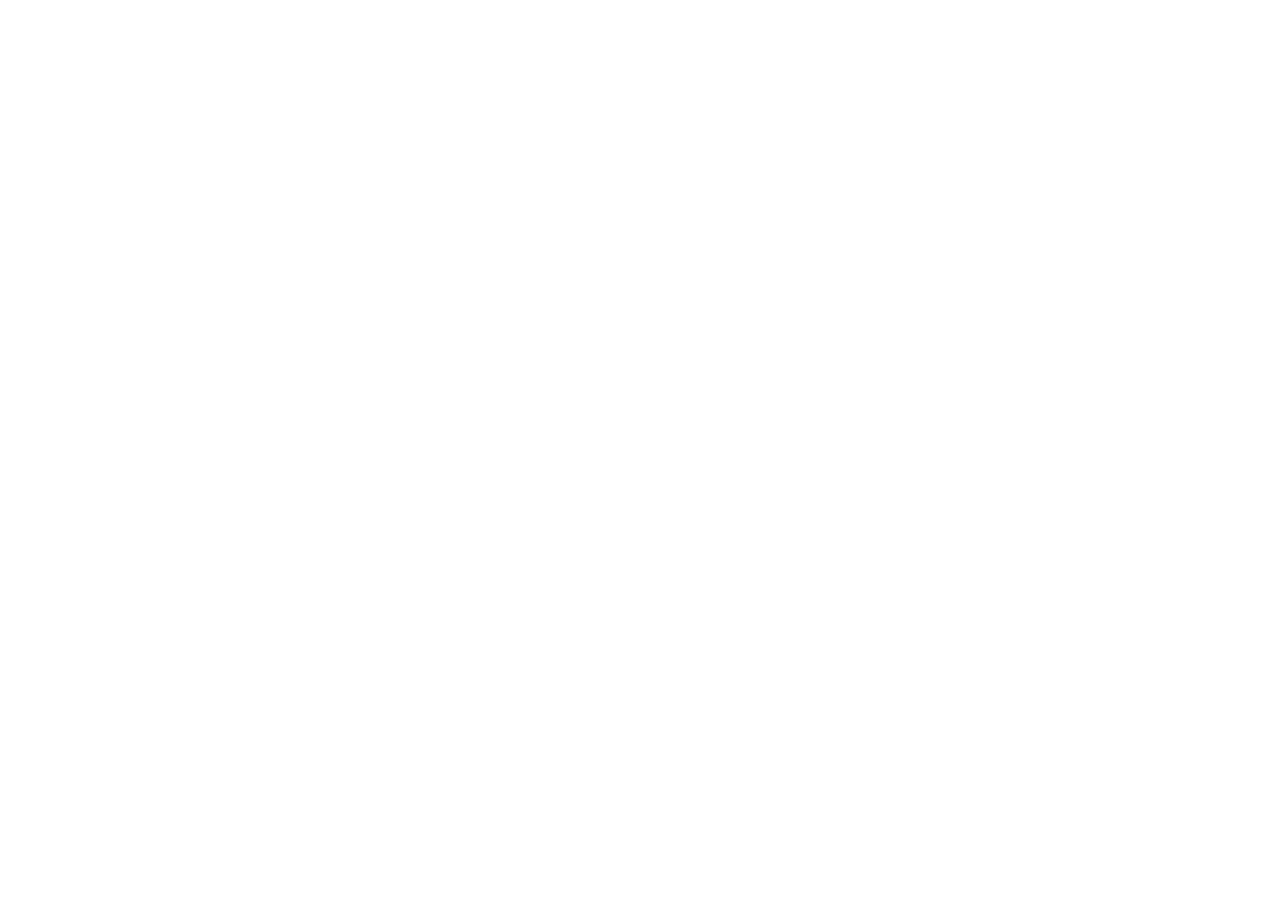
==== index.html @ 06427a9b "大事件初始化" ====
<!DOCTYPE html>
<html lang="zh-CN">

<head>
    <meta charset="UTF-8">
    <meta name="viewport" content="width=device-width, initial-scale=1.0">
    <title>Document</title>
</head>

<body>

</body>

</html>
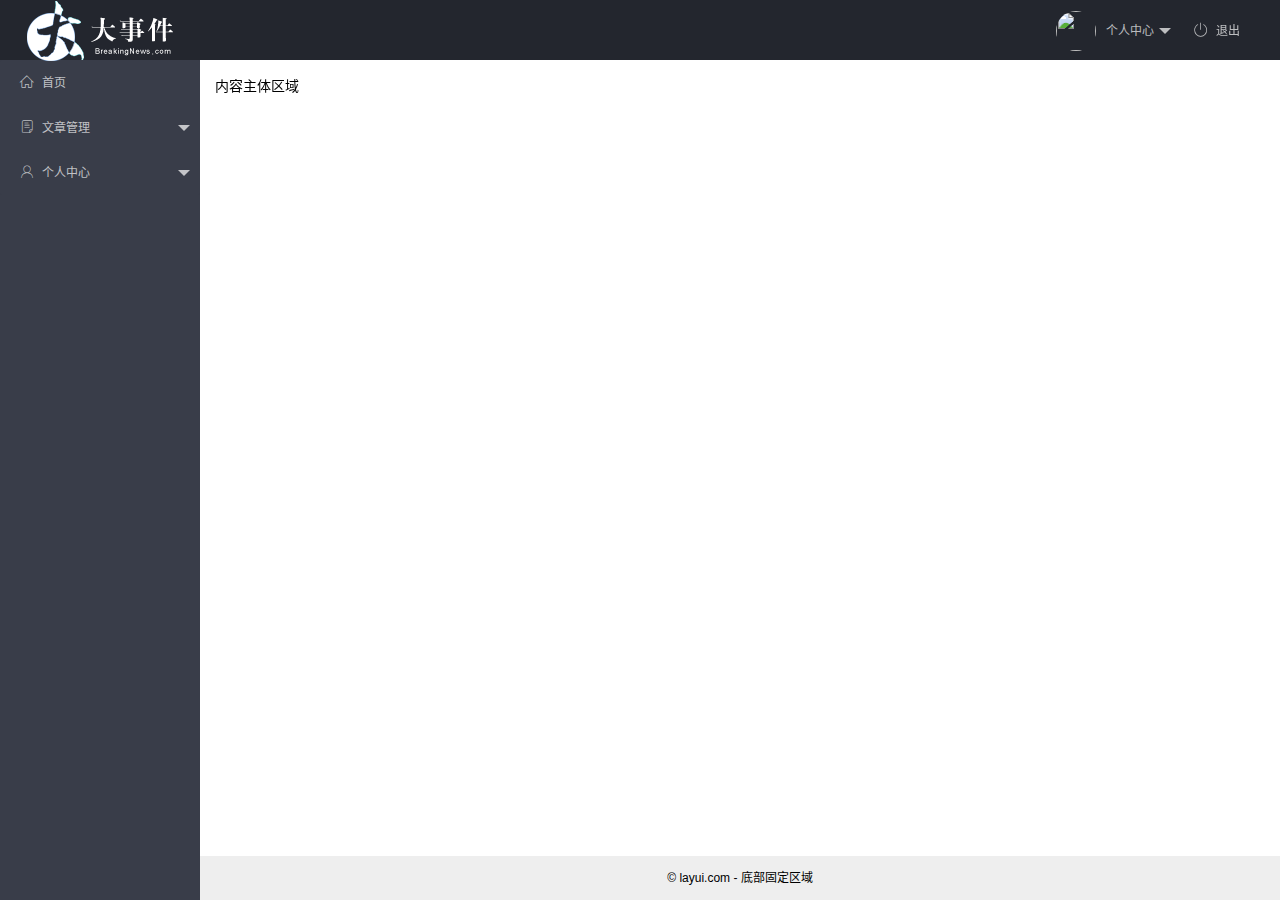
==== commit db3ca069: "login" ====
--- a/index.html
+++ b/index.html
@@ -5,10 +5,68 @@
     <meta charset="UTF-8">
     <meta name="viewport" content="width=device-width, initial-scale=1.0">
     <title>Document</title>
+    <link rel="stylesheet" href="/assets/fonts/iconfont.css" />
+    <link rel="stylesheet" href="/assets/lib/layui/css/layui.css" />
+    <link rel="stylesheet" href="/assets/css/index.css">
 </head>
 
-<body>
+<body class="layui-layout-body">
+    <div class="layui-layout layui-layout-admin">
+        <div class="layui-header">
+            <div class="layui-logo">
+                <img src="/assets/images/logo.png" alt="">
+            </div>
+            <ul class="layui-nav layui-layout-right">
+                <li class="layui-nav-item">
+                    <a href="javascript:;">
+                        <img src="http://t.cn/RCzsdCq" class="layui-nav-img">个人中心
+                    </a>
+                    <dl class="layui-nav-child">
+                        <dd><a href="">基本资料</a></dd>
+                        <dd><a href="">安全设置</a></dd>
+                        <dd><a href="">重置密码</a></dd>
+                    </dl>
+                </li>
+                <li class="layui-nav-item"><a href=""><span class="iconfont icon-tuichu"></span>退出</a></li>
+            </ul>
+        </div>
 
+        <div class="layui-side layui-bg-black">
+            <div class="layui-side-scroll">
+                <!-- 左侧导航区域（可配合layui已有的垂直导航） -->
+                <ul class="layui-nav layui-nav-tree" lay-filter="test" lay-shrink="all">
+                    <li class="layui-nav-item"><a href=""><span class="iconfont icon-home"></span>首页</a></li>
+                    <li class="layui-nav-item">
+                        <a class="" href="javascript:;"><span class="iconfont icon-16"></span>文章管理</a>
+                        <dl class="layui-nav-child">
+                            <dd><a href="javascript:;"><i class="layui-icon layui-icon-app"></i>文章类别</a></dd>
+                            <dd><a href="javascript:;"><i class="layui-icon layui-icon-app"></i>文章列表</a></dd>
+                            <dd><a href="javascript:;"><i class="layui-icon layui-icon-app"></i>发布文章</a></dd>
+                        </dl>
+                    </li>
+                    <li class="layui-nav-item">
+                        <a href="javascript:;"><span class="iconfont icon-user"></span>个人中心</a>
+                        <dl class="layui-nav-child">
+                            <dd><a href="javascript:;"><i class="layui-icon layui-icon-app"></i>基本资料</a></dd>
+                            <dd><a href="javascript:;"><i class="layui-icon layui-icon-app"></i>更换头像</a></dd>
+                            <dd><a href="javascript:;"><i class="layui-icon layui-icon-app"></i>重置密码</a></dd>
+                        </dl>
+                    </li>
+                </ul>
+            </div>
+        </div>
+
+        <div class="layui-body">
+            <!-- 内容主体区域 -->
+            <div style="padding: 15px;">内容主体区域</div>
+        </div>
+
+        <div class="layui-footer">
+            <!-- 底部固定区域 -->
+            © layui.com - 底部固定区域
+        </div>
+    </div>
+    <script src="/assets/lib/layui/layui.all.js"></script>
 </body>
 
 </html>--- a/assets/fonts/iconfont.css
+++ b/assets/fonts/iconfont.css
@@ -0,0 +1,37 @@
+@font-face {font-family: "iconfont";
+  src: url('iconfont.eot?t=1576139966484'); /* IE9 */
+  src: url('iconfont.eot?t=1576139966484#iefix') format('embedded-opentype'), /* IE6-IE8 */
+  url('[data-uri]') format('woff2'),
+  url('iconfont.woff?t=1576139966484') format('woff'),
+  url('iconfont.ttf?t=1576139966484') format('truetype'), /* chrome, firefox, opera, Safari, Android, iOS 4.2+ */
+  url('iconfont.svg?t=1576139966484#iconfont') format('svg'); /* iOS 4.1- */
+}
+
+.iconfont {
+  font-family: "iconfont" !important;
+  font-size: 16px;
+  font-style: normal;
+  -webkit-font-smoothing: antialiased;
+  -moz-osx-font-smoothing: grayscale;
+}
+
+.icon-home:before {
+  content: "\e6a9";
+}
+
+.icon-user:before {
+  content: "\e614";
+}
+
+.icon-pinglun:before {
+  content: "\e616";
+}
+
+.icon-tuichu:before {
+  content: "\e865";
+}
+
+.icon-16:before {
+  content: "\e615";
+}
+
--- a/assets/lib/layui/css/layui.css
+++ b/assets/lib/layui/css/layui.css
@@ -0,0 +1,2 @@
+/** layui-v2.5.5 MIT License By https://www.layui.com */
+ .layui-inline,img{display:inline-block;vertical-align:middle}h1,h2,h3,h4,h5,h6{font-weight:400}.layui-edge,.layui-header,.layui-inline,.layui-main{position:relative}.layui-body,.layui-edge,.layui-elip{overflow:hidden}.layui-btn,.layui-edge,.layui-inline,img{vertical-align:middle}.layui-btn,.layui-disabled,.layui-icon,.layui-unselect{-moz-user-select:none;-webkit-user-select:none;-ms-user-select:none}.layui-elip,.layui-form-checkbox span,.layui-form-pane .layui-form-label{text-overflow:ellipsis;white-space:nowrap}.layui-breadcrumb,.layui-tree-btnGroup{visibility:hidden}blockquote,body,button,dd,div,dl,dt,form,h1,h2,h3,h4,h5,h6,input,li,ol,p,pre,td,textarea,th,ul{margin:0;padding:0;-webkit-tap-highlight-color:rgba(0,0,0,0)}a:active,a:hover{outline:0}img{border:none}li{list-style:none}table{border-collapse:collapse;border-spacing:0}h4,h5,h6{font-size:100%}button,input,optgroup,option,select,textarea{font-family:inherit;font-size:inherit;font-style:inherit;font-weight:inherit;outline:0}pre{white-space:pre-wrap;white-space:-moz-pre-wrap;white-space:-pre-wrap;white-space:-o-pre-wrap;word-wrap:break-word}body{line-height:24px;font:14px Helvetica Neue,Helvetica,PingFang SC,Tahoma,Arial,sans-serif}hr{height:1px;margin:10px 0;border:0;clear:both}a{color:#333;text-decoration:none}a:hover{color:#777}a cite{font-style:normal;*cursor:pointer}.layui-border-box,.layui-border-box *{box-sizing:border-box}.layui-box,.layui-box *{box-sizing:content-box}.layui-clear{clear:both;*zoom:1}.layui-clear:after{content:'\20';clear:both;*zoom:1;display:block;height:0}.layui-inline{*display:inline;*zoom:1}.layui-edge{display:inline-block;width:0;height:0;border-width:6px;border-style:dashed;border-color:transparent}.layui-edge-top{top:-4px;border-bottom-color:#999;border-bottom-style:solid}.layui-edge-right{border-left-color:#999;border-left-style:solid}.layui-edge-bottom{top:2px;border-top-color:#999;border-top-style:solid}.layui-edge-left{border-right-color:#999;border-right-style:solid}.layui-disabled,.layui-disabled:hover{color:#d2d2d2!important;cursor:not-allowed!important}.layui-circle{border-radius:100%}.layui-show{display:block!important}.layui-hide{display:none!important}@font-face{font-family:layui-icon;src:url(../font/iconfont.eot?v=250);src:url(../font/iconfont.eot?v=250#iefix) format('embedded-opentype'),url(../font/iconfont.woff2?v=250) format('woff2'),url(../font/iconfont.woff?v=250) format('woff'),url(../font/iconfont.ttf?v=250) format('truetype'),url(../font/iconfont.svg?v=250#layui-icon) format('svg')}.layui-icon{font-family:layui-icon!important;font-size:16px;font-style:normal;-webkit-font-smoothing:antialiased;-moz-osx-font-smoothing:grayscale}.layui-icon-reply-fill:before{content:"\e611"}.layui-icon-set-fill:before{content:"\e614"}.layui-icon-menu-fill:before{content:"\e60f"}.layui-icon-search:before{content:"\e615"}.layui-icon-share:before{content:"\e641"}.layui-icon-set-sm:before{content:"\e620"}.layui-icon-engine:before{content:"\e628"}.layui-icon-close:before{content:"\1006"}.layui-icon-close-fill:before{content:"\1007"}.layui-icon-chart-screen:before{content:"\e629"}.layui-icon-star:before{content:"\e600"}.layui-icon-circle-dot:before{content:"\e617"}.layui-icon-chat:before{content:"\e606"}.layui-icon-release:before{content:"\e609"}.layui-icon-list:before{content:"\e60a"}.layui-icon-chart:before{content:"\e62c"}.layui-icon-ok-circle:before{content:"\1005"}.layui-icon-layim-theme:before{content:"\e61b"}.layui-icon-table:before{content:"\e62d"}.layui-icon-right:before{content:"\e602"}.layui-icon-left:before{content:"\e603"}.layui-icon-cart-simple:before{content:"\e698"}.layui-icon-face-cry:before{content:"\e69c"}.layui-icon-face-smile:before{content:"\e6af"}.layui-icon-survey:before{content:"\e6b2"}.layui-icon-tree:before{content:"\e62e"}.layui-icon-upload-circle:before{content:"\e62f"}.layui-icon-add-circle:before{content:"\e61f"}.layui-icon-download-circle:before{content:"\e601"}.layui-icon-templeate-1:before{content:"\e630"}.layui-icon-util:before{content:"\e631"}.layui-icon-face-surprised:before{content:"\e664"}.layui-icon-edit:before{content:"\e642"}.layui-icon-speaker:before{content:"\e645"}.layui-icon-down:before{content:"\e61a"}.layui-icon-file:before{content:"\e621"}.layui-icon-layouts:before{content:"\e632"}.layui-icon-rate-half:before{content:"\e6c9"}.layui-icon-add-circle-fine:before{content:"\e608"}.layui-icon-prev-circle:before{content:"\e633"}.layui-icon-read:before{content:"\e705"}.layui-icon-404:before{content:"\e61c"}.layui-icon-carousel:before{content:"\e634"}.layui-icon-help:before{content:"\e607"}.layui-icon-code-circle:before{content:"\e635"}.layui-icon-water:before{content:"\e636"}.layui-icon-username:before{content:"\e66f"}.layui-icon-find-fill:before{content:"\e670"}.layui-icon-about:before{content:"\e60b"}.layui-icon-location:before{content:"\e715"}.layui-icon-up:before{content:"\e619"}.layui-icon-pause:before{content:"\e651"}.layui-icon-date:before{content:"\e637"}.layui-icon-layim-uploadfile:before{content:"\e61d"}.layui-icon-delete:before{content:"\e640"}.layui-icon-play:before{content:"\e652"}.layui-icon-top:before{content:"\e604"}.layui-icon-friends:before{content:"\e612"}.layui-icon-refresh-3:before{content:"\e9aa"}.layui-icon-ok:before{content:"\e605"}.layui-icon-layer:before{content:"\e638"}.layui-icon-face-smile-fine:before{content:"\e60c"}.layui-icon-dollar:before{content:"\e659"}.layui-icon-group:before{content:"\e613"}.layui-icon-layim-download:before{content:"\e61e"}.layui-icon-picture-fine:before{content:"\e60d"}.layui-icon-link:before{content:"\e64c"}.layui-icon-diamond:before{content:"\e735"}.layui-icon-log:before{content:"\e60e"}.layui-icon-rate-solid:before{content:"\e67a"}.layui-icon-fonts-del:before{content:"\e64f"}.layui-icon-unlink:before{content:"\e64d"}.layui-icon-fonts-clear:before{content:"\e639"}.layui-icon-triangle-r:before{content:"\e623"}.layui-icon-circle:before{content:"\e63f"}.layui-icon-radio:before{content:"\e643"}.layui-icon-align-center:before{content:"\e647"}.layui-icon-align-right:before{content:"\e648"}.layui-icon-align-left:before{content:"\e649"}.layui-icon-loading-1:before{content:"\e63e"}.layui-icon-return:before{content:"\e65c"}.layui-icon-fonts-strong:before{content:"\e62b"}.layui-icon-upload:before{content:"\e67c"}.layui-icon-dialogue:before{content:"\e63a"}.layui-icon-video:before{content:"\e6ed"}.layui-icon-headset:before{content:"\e6fc"}.layui-icon-cellphone-fine:before{content:"\e63b"}.layui-icon-add-1:before{content:"\e654"}.layui-icon-face-smile-b:before{content:"\e650"}.layui-icon-fonts-html:before{content:"\e64b"}.layui-icon-form:before{content:"\e63c"}.layui-icon-cart:before{content:"\e657"}.layui-icon-camera-fill:before{content:"\e65d"}.layui-icon-tabs:before{content:"\e62a"}.layui-icon-fonts-code:before{content:"\e64e"}.layui-icon-fire:before{content:"\e756"}.layui-icon-set:before{content:"\e716"}.layui-icon-fonts-u:before{content:"\e646"}.layui-icon-triangle-d:before{content:"\e625"}.layui-icon-tips:before{content:"\e702"}.layui-icon-picture:before{content:"\e64a"}.layui-icon-more-vertical:before{content:"\e671"}.layui-icon-flag:before{content:"\e66c"}.layui-icon-loading:before{content:"\e63d"}.layui-icon-fonts-i:before{content:"\e644"}.layui-icon-refresh-1:before{content:"\e666"}.layui-icon-rmb:before{content:"\e65e"}.layui-icon-home:before{content:"\e68e"}.layui-icon-user:before{content:"\e770"}.layui-icon-notice:before{content:"\e667"}.layui-icon-login-weibo:before{content:"\e675"}.layui-icon-voice:before{content:"\e688"}.layui-icon-upload-drag:before{content:"\e681"}.layui-icon-login-qq:before{content:"\e676"}.layui-icon-snowflake:before{content:"\e6b1"}.layui-icon-file-b:before{content:"\e655"}.layui-icon-template:before{content:"\e663"}.layui-icon-auz:before{content:"\e672"}.layui-icon-console:before{content:"\e665"}.layui-icon-app:before{content:"\e653"}.layui-icon-prev:before{content:"\e65a"}.layui-icon-website:before{content:"\e7ae"}.layui-icon-next:before{content:"\e65b"}.layui-icon-component:before{content:"\e857"}.layui-icon-more:before{content:"\e65f"}.layui-icon-login-wechat:before{content:"\e677"}.layui-icon-shrink-right:before{content:"\e668"}.layui-icon-spread-left:before{content:"\e66b"}.layui-icon-camera:before{content:"\e660"}.layui-icon-note:before{content:"\e66e"}.layui-icon-refresh:before{content:"\e669"}.layui-icon-female:before{content:"\e661"}.layui-icon-male:before{content:"\e662"}.layui-icon-password:before{content:"\e673"}.layui-icon-senior:before{content:"\e674"}.layui-icon-theme:before{content:"\e66a"}.layui-icon-tread:before{content:"\e6c5"}.layui-icon-praise:before{content:"\e6c6"}.layui-icon-star-fill:before{content:"\e658"}.layui-icon-rate:before{content:"\e67b"}.layui-icon-template-1:before{content:"\e656"}.layui-icon-vercode:before{content:"\e679"}.layui-icon-cellphone:before{content:"\e678"}.layui-icon-screen-full:before{content:"\e622"}.layui-icon-screen-restore:before{content:"\e758"}.layui-icon-cols:before{content:"\e610"}.layui-icon-export:before{content:"\e67d"}.layui-icon-print:before{content:"\e66d"}.layui-icon-slider:before{content:"\e714"}.layui-icon-addition:before{content:"\e624"}.layui-icon-subtraction:before{content:"\e67e"}.layui-icon-service:before{content:"\e626"}.layui-icon-transfer:before{content:"\e691"}.layui-main{width:1140px;margin:0 auto}.layui-header{z-index:1000;height:60px}.layui-header a:hover{transition:all .5s;-webkit-transition:all .5s}.layui-side{position:fixed;left:0;top:0;bottom:0;z-index:999;width:200px;overflow-x:hidden}.layui-side-scroll{position:relative;width:220px;height:100%;overflow-x:hidden}.layui-body{position:absolute;left:200px;right:0;top:0;bottom:0;z-index:998;width:auto;overflow-y:auto;box-sizing:border-box}.layui-layout-body{overflow:hidden}.layui-layout-admin .layui-header{background-color:#23262E}.layui-layout-admin .layui-side{top:60px;width:200px;overflow-x:hidden}.layui-layout-admin .layui-body{position:fixed;top:60px;bottom:44px}.layui-layout-admin .layui-main{width:auto;margin:0 15px}.layui-layout-admin .layui-footer{position:fixed;left:200px;right:0;bottom:0;height:44px;line-height:44px;padding:0 15px;background-color:#eee}.layui-layout-admin .layui-logo{position:absolute;left:0;top:0;width:200px;height:100%;line-height:60px;text-align:center;color:#009688;font-size:16px}.layui-layout-admin .layui-header .layui-nav{background:0 0}.layui-layout-left{position:absolute!important;left:200px;top:0}.layui-layout-right{position:absolute!important;right:0;top:0}.layui-container{position:relative;margin:0 auto;padding:0 15px;box-sizing:border-box}.layui-fluid{position:relative;margin:0 auto;padding:0 15px}.layui-row:after,.layui-row:before{content:'';display:block;clear:both}.layui-col-lg1,.layui-col-lg10,.layui-col-lg11,.layui-col-lg12,.layui-col-lg2,.layui-col-lg3,.layui-col-lg4,.layui-col-lg5,.layui-col-lg6,.layui-col-lg7,.layui-col-lg8,.layui-col-lg9,.layui-col-md1,.layui-col-md10,.layui-col-md11,.layui-col-md12,.layui-col-md2,.layui-col-md3,.layui-col-md4,.layui-col-md5,.layui-col-md6,.layui-col-md7,.layui-col-md8,.layui-col-md9,.layui-col-sm1,.layui-col-sm10,.layui-col-sm11,.layui-col-sm12,.layui-col-sm2,.layui-col-sm3,.layui-col-sm4,.layui-col-sm5,.layui-col-sm6,.layui-col-sm7,.layui-col-sm8,.layui-col-sm9,.layui-col-xs1,.layui-col-xs10,.layui-col-xs11,.layui-col-xs12,.layui-col-xs2,.layui-col-xs3,.layui-col-xs4,.layui-col-xs5,.layui-col-xs6,.layui-col-xs7,.layui-col-xs8,.layui-col-xs9{position:relative;display:block;box-sizing:border-box}.layui-col-xs1,.layui-col-xs10,.layui-col-xs11,.layui-col-xs12,.layui-col-xs2,.layui-col-xs3,.layui-col-xs4,.layui-col-xs5,.layui-col-xs6,.layui-col-xs7,.layui-col-xs8,.layui-col-xs9{float:left}.layui-col-xs1{width:8.33333333%}.layui-col-xs2{width:16.66666667%}.layui-col-xs3{width:25%}.layui-col-xs4{width:33.33333333%}.layui-col-xs5{width:41.66666667%}.layui-col-xs6{width:50%}.layui-col-xs7{width:58.33333333%}.layui-col-xs8{width:66.66666667%}.layui-col-xs9{width:75%}.layui-col-xs10{width:83.33333333%}.layui-col-xs11{width:91.66666667%}.layui-col-xs12{width:100%}.layui-col-xs-offset1{margin-left:8.33333333%}.layui-col-xs-offset2{margin-left:16.66666667%}.layui-col-xs-offset3{margin-left:25%}.layui-col-xs-offset4{margin-left:33.33333333%}.layui-col-xs-offset5{margin-left:41.66666667%}.layui-col-xs-offset6{margin-left:50%}.layui-col-xs-offset7{margin-left:58.33333333%}.layui-col-xs-offset8{margin-left:66.66666667%}.layui-col-xs-offset9{margin-left:75%}.layui-col-xs-offset10{margin-left:83.33333333%}.layui-col-xs-offset11{margin-left:91.66666667%}.layui-col-xs-offset12{margin-left:100%}@media screen and (max-width:768px){.layui-hide-xs{display:none!important}.layui-show-xs-block{display:block!important}.layui-show-xs-inline{display:inline!important}.layui-show-xs-inline-block{display:inline-block!important}}@media screen and (min-width:768px){.layui-container{width:750px}.layui-hide-sm{display:none!important}.layui-show-sm-block{display:block!important}.layui-show-sm-inline{display:inline!important}.layui-show-sm-inline-block{display:inline-block!important}.layui-col-sm1,.layui-col-sm10,.layui-col-sm11,.layui-col-sm12,.layui-col-sm2,.layui-col-sm3,.layui-col-sm4,.layui-col-sm5,.layui-col-sm6,.layui-col-sm7,.layui-col-sm8,.layui-col-sm9{float:left}.layui-col-sm1{width:8.33333333%}.layui-col-sm2{width:16.66666667%}.layui-col-sm3{width:25%}.layui-col-sm4{width:33.33333333%}.layui-col-sm5{width:41.66666667%}.layui-col-sm6{width:50%}.layui-col-sm7{width:58.33333333%}.layui-col-sm8{width:66.66666667%}.layui-col-sm9{width:75%}.layui-col-sm10{width:83.33333333%}.layui-col-sm11{width:91.66666667%}.layui-col-sm12{width:100%}.layui-col-sm-offset1{margin-left:8.33333333%}.layui-col-sm-offset2{margin-left:16.66666667%}.layui-col-sm-offset3{margin-left:25%}.layui-col-sm-offset4{margin-left:33.33333333%}.layui-col-sm-offset5{margin-left:41.66666667%}.layui-col-sm-offset6{margin-left:50%}.layui-col-sm-offset7{margin-left:58.33333333%}.layui-col-sm-offset8{margin-left:66.66666667%}.layui-col-sm-offset9{margin-left:75%}.layui-col-sm-offset10{margin-left:83.33333333%}.layui-col-sm-offset11{margin-left:91.66666667%}.layui-col-sm-offset12{margin-left:100%}}@media screen and (min-width:992px){.layui-container{width:970px}.layui-hide-md{display:none!important}.layui-show-md-block{display:block!important}.layui-show-md-inline{display:inline!important}.layui-show-md-inline-block{display:inline-block!important}.layui-col-md1,.layui-col-md10,.layui-col-md11,.layui-col-md12,.layui-col-md2,.layui-col-md3,.layui-col-md4,.layui-col-md5,.layui-col-md6,.layui-col-md7,.layui-col-md8,.layui-col-md9{float:left}.layui-col-md1{width:8.33333333%}.layui-col-md2{width:16.66666667%}.layui-col-md3{width:25%}.layui-col-md4{width:33.33333333%}.layui-col-md5{width:41.66666667%}.layui-col-md6{width:50%}.layui-col-md7{width:58.33333333%}.layui-col-md8{width:66.66666667%}.layui-col-md9{width:75%}.layui-col-md10{width:83.33333333%}.layui-col-md11{width:91.66666667%}.layui-col-md12{width:100%}.layui-col-md-offset1{margin-left:8.33333333%}.layui-col-md-offset2{margin-left:16.66666667%}.layui-col-md-offset3{margin-left:25%}.layui-col-md-offset4{margin-left:33.33333333%}.layui-col-md-offset5{margin-left:41.66666667%}.layui-col-md-offset6{margin-left:50%}.layui-col-md-offset7{margin-left:58.33333333%}.layui-col-md-offset8{margin-left:66.66666667%}.layui-col-md-offset9{margin-left:75%}.layui-col-md-offset10{margin-left:83.33333333%}.layui-col-md-offset11{margin-left:91.66666667%}.layui-col-md-offset12{margin-left:100%}}@media screen and (min-width:1200px){.layui-container{width:1170px}.layui-hide-lg{display:none!important}.layui-show-lg-block{display:block!important}.layui-show-lg-inline{display:inline!important}.layui-show-lg-inline-block{display:inline-block!important}.layui-col-lg1,.layui-col-lg10,.layui-col-lg11,.layui-col-lg12,.layui-col-lg2,.layui-col-lg3,.layui-col-lg4,.layui-col-lg5,.layui-col-lg6,.layui-col-lg7,.layui-col-lg8,.layui-col-lg9{float:left}.layui-col-lg1{width:8.33333333%}.layui-col-lg2{width:16.66666667%}.layui-col-lg3{width:25%}.layui-col-lg4{width:33.33333333%}.layui-col-lg5{width:41.66666667%}.layui-col-lg6{width:50%}.layui-col-lg7{width:58.33333333%}.layui-col-lg8{width:66.66666667%}.layui-col-lg9{width:75%}.layui-col-lg10{width:83.33333333%}.layui-col-lg11{width:91.66666667%}.layui-col-lg12{width:100%}.layui-col-lg-offset1{margin-left:8.33333333%}.layui-col-lg-offset2{margin-left:16.66666667%}.layui-col-lg-offset3{margin-left:25%}.layui-col-lg-offset4{margin-left:33.33333333%}.layui-col-lg-offset5{margin-left:41.66666667%}.layui-col-lg-offset6{margin-left:50%}.layui-col-lg-offset7{margin-left:58.33333333%}.layui-col-lg-offset8{margin-left:66.66666667%}.layui-col-lg-offset9{margin-left:75%}.layui-col-lg-offset10{margin-left:83.33333333%}.layui-col-lg-offset11{margin-left:91.66666667%}.layui-col-lg-offset12{margin-left:100%}}.layui-col-space1{margin:-.5px}.layui-col-space1>*{padding:.5px}.layui-col-space3{margin:-1.5px}.layui-col-space3>*{padding:1.5px}.layui-col-space5{margin:-2.5px}.layui-col-space5>*{padding:2.5px}.layui-col-space8{margin:-3.5px}.layui-col-space8>*{padding:3.5px}.layui-col-space10{margin:-5px}.layui-col-space10>*{padding:5px}.layui-col-space12{margin:-6px}.layui-col-space12>*{padding:6px}.layui-col-space15{margin:-7.5px}.layui-col-space15>*{padding:7.5px}.layui-col-space18{margin:-9px}.layui-col-space18>*{padding:9px}.layui-col-space20{margin:-10px}.layui-col-space20>*{padding:10px}.layui-col-space22{margin:-11px}.layui-col-space22>*{padding:11px}.layui-col-space25{margin:-12.5px}.layui-col-space25>*{padding:12.5px}.layui-col-space30{margin:-15px}.layui-col-space30>*{padding:15px}.layui-btn,.layui-input,.layui-select,.layui-textarea,.layui-upload-button{outline:0;-webkit-appearance:none;transition:all .3s;-webkit-transition:all .3s;box-sizing:border-box}.layui-elem-quote{margin-bottom:10px;padding:15px;line-height:22px;border-left:5px solid #009688;border-radius:0 2px 2px 0;background-color:#f2f2f2}.layui-quote-nm{border-style:solid;border-width:1px 1px 1px 5px;background:0 0}.layui-elem-field{margin-bottom:10px;padding:0;border-width:1px;border-style:solid}.layui-elem-field legend{margin-left:20px;padding:0 10px;font-size:20px;font-weight:300}.layui-field-title{margin:10px 0 20px;border-width:1px 0 0}.layui-field-box{padding:10px 15px}.layui-field-title .layui-field-box{padding:10px 0}.layui-progress{position:relative;height:6px;border-radius:20px;background-color:#e2e2e2}.layui-progress-bar{position:absolute;left:0;top:0;width:0;max-width:100%;height:6px;border-radius:20px;text-align:right;background-color:#5FB878;transition:all .3s;-webkit-transition:all .3s}.layui-progress-big,.layui-progress-big .layui-progress-bar{height:18px;line-height:18px}.layui-progress-text{position:relative;top:-20px;line-height:18px;font-size:12px;color:#666}.layui-progress-big .layui-progress-text{position:static;padding:0 10px;color:#fff}.layui-collapse{border-width:1px;border-style:solid;border-radius:2px}.layui-colla-content,.layui-colla-item{border-top-width:1px;border-top-style:solid}.layui-colla-item:first-child{border-top:none}.layui-colla-title{position:relative;height:42px;line-height:42px;padding:0 15px 0 35px;color:#333;background-color:#f2f2f2;cursor:pointer;font-size:14px;overflow:hidden}.layui-colla-content{display:none;padding:10px 15px;line-height:22px;color:#666}.layui-colla-icon{position:absolute;left:15px;top:0;font-size:14px}.layui-card{margin-bottom:15px;border-radius:2px;background-color:#fff;box-shadow:0 1px 2px 0 rgba(0,0,0,.05)}.layui-card:last-child{margin-bottom:0}.layui-card-header{position:relative;height:42px;line-height:42px;padding:0 15px;border-bottom:1px solid #f6f6f6;color:#333;border-radius:2px 2px 0 0;font-size:14px}.layui-bg-black,.layui-bg-blue,.layui-bg-cyan,.layui-bg-green,.layui-bg-orange,.layui-bg-red{color:#fff!important}.layui-card-body{position:relative;padding:10px 15px;line-height:24px}.layui-card-body[pad15]{padding:15px}.layui-card-body[pad20]{padding:20px}.layui-card-body .layui-table{margin:5px 0}.layui-card .layui-tab{margin:0}.layui-panel-window{position:relative;padding:15px;border-radius:0;border-top:5px solid #E6E6E6;background-color:#fff}.layui-auxiliar-moving{position:fixed;left:0;right:0;top:0;bottom:0;width:100%;height:100%;background:0 0;z-index:9999999999}.layui-form-label,.layui-form-mid,.layui-form-select,.layui-input-block,.layui-input-inline,.layui-textarea{position:relative}.layui-bg-red{background-color:#FF5722!important}.layui-bg-orange{background-color:#FFB800!important}.layui-bg-green{background-color:#009688!important}.layui-bg-cyan{background-color:#2F4056!important}.layui-bg-blue{background-color:#1E9FFF!important}.layui-bg-black{background-color:#393D49!important}.layui-bg-gray{background-color:#eee!important;color:#666!important}.layui-badge-rim,.layui-colla-content,.layui-colla-item,.layui-collapse,.layui-elem-field,.layui-form-pane .layui-form-item[pane],.layui-form-pane .layui-form-label,.layui-input,.layui-layedit,.layui-layedit-tool,.layui-quote-nm,.layui-select,.layui-tab-bar,.layui-tab-card,.layui-tab-title,.layui-tab-title .layui-this:after,.layui-textarea{border-color:#e6e6e6}.layui-timeline-item:before,hr{background-color:#e6e6e6}.layui-text{line-height:22px;font-size:14px;color:#666}.layui-text h1,.layui-text h2,.layui-text h3{font-weight:500;color:#333}.layui-text h1{font-size:30px}.layui-text h2{font-size:24px}.layui-text h3{font-size:18px}.layui-text a:not(.layui-btn){color:#01AAED}.layui-text a:not(.layui-btn):hover{text-decoration:underline}.layui-text ul{padding:5px 0 5px 15px}.layui-text ul li{margin-top:5px;list-style-type:disc}.layui-text em,.layui-word-aux{color:#999!important;padding:0 5px!important}.layui-btn{display:inline-block;height:38px;line-height:38px;padding:0 18px;background-color:#009688;color:#fff;white-space:nowrap;text-align:center;font-size:14px;border:none;border-radius:2px;cursor:pointer}.layui-btn:hover{opacity:.8;filter:alpha(opacity=80);color:#fff}.layui-btn:active{opacity:1;filter:alpha(opacity=100)}.layui-btn+.layui-btn{margin-left:10px}.layui-btn-container{font-size:0}.layui-btn-container .layui-btn{margin-right:10px;margin-bottom:10px}.layui-btn-container .layui-btn+.layui-btn{margin-left:0}.layui-table .layui-btn-container .layui-btn{margin-bottom:9px}.layui-btn-radius{border-radius:100px}.layui-btn .layui-icon{margin-right:3px;font-size:18px;vertical-align:bottom;vertical-align:middle\9}.layui-btn-primary{border:1px solid #C9C9C9;background-color:#fff;color:#555}.layui-btn-primary:hover{border-color:#009688;color:#333}.layui-btn-normal{background-color:#1E9FFF}.layui-btn-warm{background-color:#FFB800}.layui-btn-danger{background-color:#FF5722}.layui-btn-checked{background-color:#5FB878}.layui-btn-disabled,.layui-btn-disabled:active,.layui-btn-disabled:hover{border:1px solid #e6e6e6;background-color:#FBFBFB;color:#C9C9C9;cursor:not-allowed;opacity:1}.layui-btn-lg{height:44px;line-height:44px;padding:0 25px;font-size:16px}.layui-btn-sm{height:30px;line-height:30px;padding:0 10px;font-size:12px}.layui-btn-sm i{font-size:16px!important}.layui-btn-xs{height:22px;line-height:22px;padding:0 5px;font-size:12px}.layui-btn-xs i{font-size:14px!important}.layui-btn-group{display:inline-block;vertical-align:middle;font-size:0}.layui-btn-group .layui-btn{margin-left:0!important;margin-right:0!important;border-left:1px solid rgba(255,255,255,.5);border-radius:0}.layui-btn-group .layui-btn-primary{border-left:none}.layui-btn-group .layui-btn-primary:hover{border-color:#C9C9C9;color:#009688}.layui-btn-group .layui-btn:first-child{border-left:none;border-radius:2px 0 0 2px}.layui-btn-group .layui-btn-primary:first-child{border-left:1px solid #c9c9c9}.layui-btn-group .layui-btn:last-child{border-radius:0 2px 2px 0}.layui-btn-group .layui-btn+.layui-btn{margin-left:0}.layui-btn-group+.layui-btn-group{margin-left:10px}.layui-btn-fluid{width:100%}.layui-input,.layui-select,.layui-textarea{height:38px;line-height:1.3;line-height:38px\9;border-width:1px;border-style:solid;background-color:#fff;border-radius:2px}.layui-input::-webkit-input-placeholder,.layui-select::-webkit-input-placeholder,.layui-textarea::-webkit-input-placeholder{line-height:1.3}.layui-input,.layui-textarea{display:block;width:100%;padding-left:10px}.layui-input:hover,.layui-textarea:hover{border-color:#D2D2D2!important}.layui-input:focus,.layui-textarea:focus{border-color:#C9C9C9!important}.layui-textarea{min-height:100px;height:auto;line-height:20px;padding:6px 10px;resize:vertical}.layui-select{padding:0 10px}.layui-form input[type=checkbox],.layui-form input[type=radio],.layui-form select{display:none}.layui-form [lay-ignore]{display:initial}.layui-form-item{margin-bottom:15px;clear:both;*zoom:1}.layui-form-item:after{content:'\20';clear:both;*zoom:1;display:block;height:0}.layui-form-label{float:left;display:block;padding:9px 15px;width:80px;font-weight:400;line-height:20px;text-align:right}.layui-form-label-col{display:block;float:none;padding:9px 0;line-height:20px;text-align:left}.layui-form-item .layui-inline{margin-bottom:5px;margin-right:10px}.layui-input-block{margin-left:110px;min-height:36px}.layui-input-inline{display:inline-block;vertical-align:middle}.layui-form-item .layui-input-inline{float:left;width:190px;margin-right:10px}.layui-form-text .layui-input-inline{width:auto}.layui-form-mid{float:left;display:block;padding:9px 0!important;line-height:20px;margin-right:10px}.layui-form-danger+.layui-form-select .layui-input,.layui-form-danger:focus{border-color:#FF5722!important}.layui-form-select .layui-input{padding-right:30px;cursor:pointer}.layui-form-select .layui-edge{position:absolute;right:10px;top:50%;margin-top:-3px;cursor:pointer;border-width:6px;border-top-color:#c2c2c2;border-top-style:solid;transition:all .3s;-webkit-transition:all .3s}.layui-form-select dl{display:none;position:absolute;left:0;top:42px;padding:5px 0;z-index:899;min-width:100%;border:1px solid #d2d2d2;max-height:300px;overflow-y:auto;background-color:#fff;border-radius:2px;box-shadow:0 2px 4px rgba(0,0,0,.12);box-sizing:border-box}.layui-form-select dl dd,.layui-form-select dl dt{padding:0 10px;line-height:36px;white-space:nowrap;overflow:hidden;text-overflow:ellipsis}.layui-form-select dl dt{font-size:12px;color:#999}.layui-form-select dl dd{cursor:pointer}.layui-form-select dl dd:hover{background-color:#f2f2f2;-webkit-transition:.5s all;transition:.5s all}.layui-form-select .layui-select-group dd{padding-left:20px}.layui-form-select dl dd.layui-select-tips{padding-left:10px!important;color:#999}.layui-form-select dl dd.layui-this{background-color:#5FB878;color:#fff}.layui-form-checkbox,.layui-form-select dl dd.layui-disabled{background-color:#fff}.layui-form-selected dl{display:block}.layui-form-checkbox,.layui-form-checkbox *,.layui-form-switch{display:inline-block;vertical-align:middle}.layui-form-selected .layui-edge{margin-top:-9px;-webkit-transform:rotate(180deg);transform:rotate(180deg);margin-top:-3px\9}:root .layui-form-selected .layui-edge{margin-top:-9px\0/IE9}.layui-form-selectup dl{top:auto;bottom:42px}.layui-select-none{margin:5px 0;text-align:center;color:#999}.layui-select-disabled .layui-disabled{border-color:#eee!important}.layui-select-disabled .layui-edge{border-top-color:#d2d2d2}.layui-form-checkbox{position:relative;height:30px;line-height:30px;margin-right:10px;padding-right:30px;cursor:pointer;font-size:0;-webkit-transition:.1s linear;transition:.1s linear;box-sizing:border-box}.layui-form-checkbox span{padding:0 10px;height:100%;font-size:14px;border-radius:2px 0 0 2px;background-color:#d2d2d2;color:#fff;overflow:hidden}.layui-form-checkbox:hover span{background-color:#c2c2c2}.layui-form-checkbox i{position:absolute;right:0;top:0;width:30px;height:28px;border:1px solid #d2d2d2;border-left:none;border-radius:0 2px 2px 0;color:#fff;font-size:20px;text-align:center}.layui-form-checkbox:hover i{border-color:#c2c2c2;color:#c2c2c2}.layui-form-checked,.layui-form-checked:hover{border-color:#5FB878}.layui-form-checked span,.layui-form-checked:hover span{background-color:#5FB878}.layui-form-checked i,.layui-form-checked:hover i{color:#5FB878}.layui-form-item .layui-form-checkbox{margin-top:4px}.layui-form-checkbox[lay-skin=primary]{height:auto!important;line-height:normal!important;min-width:18px;min-height:18px;border:none!important;margin-right:0;padding-left:28px;padding-right:0;background:0 0}.layui-form-checkbox[lay-skin=primary] span{padding-left:0;padding-right:15px;line-height:18px;background:0 0;color:#666}.layui-form-checkbox[lay-skin=primary] i{right:auto;left:0;width:16px;height:16px;line-height:16px;border:1px solid #d2d2d2;font-size:12px;border-radius:2px;background-color:#fff;-webkit-transition:.1s linear;transition:.1s linear}.layui-form-checkbox[lay-skin=primary]:hover i{border-color:#5FB878;color:#fff}.layui-form-checked[lay-skin=primary] i{border-color:#5FB878!important;background-color:#5FB878;color:#fff}.layui-checkbox-disbaled[lay-skin=primary] span{background:0 0!important;color:#c2c2c2}.layui-checkbox-disbaled[lay-skin=primary]:hover i{border-color:#d2d2d2}.layui-form-item .layui-form-checkbox[lay-skin=primary]{margin-top:10px}.layui-form-switch{position:relative;height:22px;line-height:22px;min-width:35px;padding:0 5px;margin-top:8px;border:1px solid #d2d2d2;border-radius:20px;cursor:pointer;background-color:#fff;-webkit-transition:.1s linear;transition:.1s linear}.layui-form-switch i{position:absolute;left:5px;top:3px;width:16px;height:16px;border-radius:20px;background-color:#d2d2d2;-webkit-transition:.1s linear;transition:.1s linear}.layui-form-switch em{position:relative;top:0;width:25px;margin-left:21px;padding:0!important;text-align:center!important;color:#999!important;font-style:normal!important;font-size:12px}.layui-form-onswitch{border-color:#5FB878;background-color:#5FB878}.layui-checkbox-disbaled,.layui-checkbox-disbaled i{border-color:#e2e2e2!important}.layui-form-onswitch i{left:100%;margin-left:-21px;background-color:#fff}.layui-form-onswitch em{margin-left:5px;margin-right:21px;color:#fff!important}.layui-checkbox-disbaled span{background-color:#e2e2e2!important}.layui-checkbox-disbaled:hover i{color:#fff!important}[lay-radio]{display:none}.layui-form-radio,.layui-form-radio *{display:inline-block;vertical-align:middle}.layui-form-radio{line-height:28px;margin:6px 10px 0 0;padding-right:10px;cursor:pointer;font-size:0}.layui-form-radio *{font-size:14px}.layui-form-radio>i{margin-right:8px;font-size:22px;color:#c2c2c2}.layui-form-radio>i:hover,.layui-form-radioed>i{color:#5FB878}.layui-radio-disbaled>i{color:#e2e2e2!important}.layui-form-pane .layui-form-label{width:110px;padding:8px 15px;height:38px;line-height:20px;border-width:1px;border-style:solid;border-radius:2px 0 0 2px;text-align:center;background-color:#FBFBFB;overflow:hidden;box-sizing:border-box}.layui-form-pane .layui-input-inline{margin-left:-1px}.layui-form-pane .layui-input-block{margin-left:110px;left:-1px}.layui-form-pane .layui-input{border-radius:0 2px 2px 0}.layui-form-pane .layui-form-text .layui-form-label{float:none;width:100%;border-radius:2px;box-sizing:border-box;text-align:left}.layui-form-pane .layui-form-text .layui-input-inline{display:block;margin:0;top:-1px;clear:both}.layui-form-pane .layui-form-text .layui-input-block{margin:0;left:0;top:-1px}.layui-form-pane .layui-form-text .layui-textarea{min-height:100px;border-radius:0 0 2px 2px}.layui-form-pane .layui-form-checkbox{margin:4px 0 4px 10px}.layui-form-pane .layui-form-radio,.layui-form-pane .layui-form-switch{margin-top:6px;margin-left:10px}.layui-form-pane .layui-form-item[pane]{position:relative;border-width:1px;border-style:solid}.layui-form-pane .layui-form-item[pane] .layui-form-label{position:absolute;left:0;top:0;height:100%;border-width:0 1px 0 0}.layui-form-pane .layui-form-item[pane] .layui-input-inline{margin-left:110px}@media screen and (max-width:450px){.layui-form-item .layui-form-label{text-overflow:ellipsis;overflow:hidden;white-space:nowrap}.layui-form-item .layui-inline{display:block;margin-right:0;margin-bottom:20px;clear:both}.layui-form-item .layui-inline:after{content:'\20';clear:both;display:block;height:0}.layui-form-item .layui-input-inline{display:block;float:none;left:-3px;width:auto;margin:0 0 10px 112px}.layui-form-item .layui-input-inline+.layui-form-mid{margin-left:110px;top:-5px;padding:0}.layui-form-item .layui-form-checkbox{margin-right:5px;margin-bottom:5px}}.layui-layedit{border-width:1px;border-style:solid;border-radius:2px}.layui-layedit-tool{padding:3px 5px;border-bottom-width:1px;border-bottom-style:solid;font-size:0}.layedit-tool-fixed{position:fixed;top:0;border-top:1px solid #e2e2e2}.layui-layedit-tool .layedit-tool-mid,.layui-layedit-tool .layui-icon{display:inline-block;vertical-align:middle;text-align:center;font-size:14px}.layui-layedit-tool .layui-icon{position:relative;width:32px;height:30px;line-height:30px;margin:3px 5px;color:#777;cursor:pointer;border-radius:2px}.layui-layedit-tool .layui-icon:hover{color:#393D49}.layui-layedit-tool .layui-icon:active{color:#000}.layui-layedit-tool .layedit-tool-active{background-color:#e2e2e2;color:#000}.layui-layedit-tool .layui-disabled,.layui-layedit-tool .layui-disabled:hover{color:#d2d2d2;cursor:not-allowed}.layui-layedit-tool .layedit-tool-mid{width:1px;height:18px;margin:0 10px;background-color:#d2d2d2}.layedit-tool-html{width:50px!important;font-size:30px!important}.layedit-tool-b,.layedit-tool-code,.layedit-tool-help{font-size:16px!important}.layedit-tool-d,.layedit-tool-face,.layedit-tool-image,.layedit-tool-unlink{font-size:18px!important}.layedit-tool-image input{position:absolute;font-size:0;left:0;top:0;width:100%;height:100%;opacity:.01;filter:Alpha(opacity=1);cursor:pointer}.layui-layedit-iframe iframe{display:block;width:100%}#LAY_layedit_code{overflow:hidden}.layui-laypage{display:inline-block;*display:inline;*zoom:1;vertical-align:middle;margin:10px 0;font-size:0}.layui-laypage>a:first-child,.layui-laypage>a:first-child em{border-radius:2px 0 0 2px}.layui-laypage>a:last-child,.layui-laypage>a:last-child em{border-radius:0 2px 2px 0}.layui-laypage>:first-child{margin-left:0!important}.layui-laypage>:last-child{margin-right:0!important}.layui-laypage a,.layui-laypage button,.layui-laypage input,.layui-laypage select,.layui-laypage span{border:1px solid #e2e2e2}.layui-laypage a,.layui-laypage span{display:inline-block;*display:inline;*zoom:1;vertical-align:middle;padding:0 15px;height:28px;line-height:28px;margin:0 -1px 5px 0;background-color:#fff;color:#333;font-size:12px}.layui-flow-more a *,.layui-laypage input,.layui-table-view select[lay-ignore]{display:inline-block}.layui-laypage a:hover{color:#009688}.layui-laypage em{font-style:normal}.layui-laypage .layui-laypage-spr{color:#999;font-weight:700}.layui-laypage a{text-decoration:none}.layui-laypage .layui-laypage-curr{position:relative}.layui-laypage .layui-laypage-curr em{position:relative;color:#fff}.layui-laypage .layui-laypage-curr .layui-laypage-em{position:absolute;left:-1px;top:-1px;padding:1px;width:100%;height:100%;background-color:#009688}.layui-laypage-em{border-radius:2px}.layui-laypage-next em,.layui-laypage-prev em{font-family:Sim sun;font-size:16px}.layui-laypage .layui-laypage-count,.layui-laypage .layui-laypage-limits,.layui-laypage .layui-laypage-refresh,.layui-laypage .layui-laypage-skip{margin-left:10px;margin-right:10px;padding:0;border:none}.layui-laypage .layui-laypage-limits,.layui-laypage .layui-laypage-refresh{vertical-align:top}.layui-laypage .layui-laypage-refresh i{font-size:18px;cursor:pointer}.layui-laypage select{height:22px;padding:3px;border-radius:2px;cursor:pointer}.layui-laypage .layui-laypage-skip{height:30px;line-height:30px;color:#999}.layui-laypage button,.layui-laypage input{height:30px;line-height:30px;border-radius:2px;vertical-align:top;background-color:#fff;box-sizing:border-box}.layui-laypage input{width:40px;margin:0 10px;padding:0 3px;text-align:center}.layui-laypage input:focus,.layui-laypage select:focus{border-color:#009688!important}.layui-laypage button{margin-left:10px;padding:0 10px;cursor:pointer}.layui-table,.layui-table-view{margin:10px 0}.layui-flow-more{margin:10px 0;text-align:center;color:#999;font-size:14px}.layui-flow-more a{height:32px;line-height:32px}.layui-flow-more a *{vertical-align:top}.layui-flow-more a cite{padding:0 20px;border-radius:3px;background-color:#eee;color:#333;font-style:normal}.layui-flow-more a cite:hover{opacity:.8}.layui-flow-more a i{font-size:30px;color:#737383}.layui-table{width:100%;background-color:#fff;color:#666}.layui-table tr{transition:all .3s;-webkit-transition:all .3s}.layui-table th{text-align:left;font-weight:400}.layui-table tbody tr:hover,.layui-table thead tr,.layui-table-click,.layui-table-header,.layui-table-hover,.layui-table-mend,.layui-table-patch,.layui-table-tool,.layui-table-total,.layui-table-total tr,.layui-table[lay-even] tr:nth-child(even){background-color:#f2f2f2}.layui-table td,.layui-table th,.layui-table-col-set,.layui-table-fixed-r,.layui-table-grid-down,.layui-table-header,.layui-table-page,.layui-table-tips-main,.layui-table-tool,.layui-table-total,.layui-table-view,.layui-table[lay-skin=line],.layui-table[lay-skin=row]{border-width:1px;border-style:solid;border-color:#e6e6e6}.layui-table td,.layui-table th{position:relative;padding:9px 15px;min-height:20px;line-height:20px;font-size:14px}.layui-table[lay-skin=line] td,.layui-table[lay-skin=line] th{border-width:0 0 1px}.layui-table[lay-skin=row] td,.layui-table[lay-skin=row] th{border-width:0 1px 0 0}.layui-table[lay-skin=nob] td,.layui-table[lay-skin=nob] th{border:none}.layui-table img{max-width:100px}.layui-table[lay-size=lg] td,.layui-table[lay-size=lg] th{padding:15px 30px}.layui-table-view .layui-table[lay-size=lg] .layui-table-cell{height:40px;line-height:40px}.layui-table[lay-size=sm] td,.layui-table[lay-size=sm] th{font-size:12px;padding:5px 10px}.layui-table-view .layui-table[lay-size=sm] .layui-table-cell{height:20px;line-height:20px}.layui-table[lay-data]{display:none}.layui-table-box{position:relative;overflow:hidden}.layui-table-view .layui-table{position:relative;width:auto;margin:0}.layui-table-view .layui-table[lay-skin=line]{border-width:0 1px 0 0}.layui-table-view .layui-table[lay-skin=row]{border-width:0 0 1px}.layui-table-view .layui-table td,.layui-table-view .layui-table th{padding:5px 0;border-top:none;border-left:none}.layui-table-view .layui-table th.layui-unselect .layui-table-cell span{cursor:pointer}.layui-table-view .layui-table td{cursor:default}.layui-table-view .layui-table td[data-edit=text]{cursor:text}.layui-table-view .layui-form-checkbox[lay-skin=primary] i{width:18px;height:18px}.layui-table-view .layui-form-radio{line-height:0;padding:0}.layui-table-view .layui-form-radio>i{margin:0;font-size:20px}.layui-table-init{position:absolute;left:0;top:0;width:100%;height:100%;text-align:center;z-index:110}.layui-table-init .layui-icon{position:absolute;left:50%;top:50%;margin:-15px 0 0 -15px;font-size:30px;color:#c2c2c2}.layui-table-header{border-width:0 0 1px;overflow:hidden}.layui-table-header .layui-table{margin-bottom:-1px}.layui-table-tool .layui-inline[lay-event]{position:relative;width:26px;height:26px;padding:5px;line-height:16px;margin-right:10px;text-align:center;color:#333;border:1px solid #ccc;cursor:pointer;-webkit-transition:.5s all;transition:.5s all}.layui-table-tool .layui-inline[lay-event]:hover{border:1px solid #999}.layui-table-tool-temp{padding-right:120px}.layui-table-tool-self{position:absolute;right:17px;top:10px}.layui-table-tool .layui-table-tool-self .layui-inline[lay-event]{margin:0 0 0 10px}.layui-table-tool-panel{position:absolute;top:29px;left:-1px;padding:5px 0;min-width:150px;min-height:40px;border:1px solid #d2d2d2;text-align:left;overflow-y:auto;background-color:#fff;box-shadow:0 2px 4px rgba(0,0,0,.12)}.layui-table-cell,.layui-table-tool-panel li{overflow:hidden;text-overflow:ellipsis;white-space:nowrap}.layui-table-tool-panel li{padding:0 10px;line-height:30px;-webkit-transition:.5s all;transition:.5s all}.layui-table-tool-panel li .layui-form-checkbox[lay-skin=primary]{width:100%;padding-left:28px}.layui-table-tool-panel li:hover{background-color:#f2f2f2}.layui-table-tool-panel li .layui-form-checkbox[lay-skin=primary] i{position:absolute;left:0;top:0}.layui-table-tool-panel li .layui-form-checkbox[lay-skin=primary] span{padding:0}.layui-table-tool .layui-table-tool-self .layui-table-tool-panel{left:auto;right:-1px}.layui-table-col-set{position:absolute;right:0;top:0;width:20px;height:100%;border-width:0 0 0 1px;background-color:#fff}.layui-table-sort{width:10px;height:20px;margin-left:5px;cursor:pointer!important}.layui-table-sort .layui-edge{position:absolute;left:5px;border-width:5px}.layui-table-sort .layui-table-sort-asc{top:3px;border-top:none;border-bottom-style:solid;border-bottom-color:#b2b2b2}.layui-table-sort .layui-table-sort-asc:hover{border-bottom-color:#666}.layui-table-sort .layui-table-sort-desc{bottom:5px;border-bottom:none;border-top-style:solid;border-top-color:#b2b2b2}.layui-table-sort .layui-table-sort-desc:hover{border-top-color:#666}.layui-table-sort[lay-sort=asc] .layui-table-sort-asc{border-bottom-color:#000}.layui-table-sort[lay-sort=desc] .layui-table-sort-desc{border-top-color:#000}.layui-table-cell{height:28px;line-height:28px;padding:0 15px;position:relative;box-sizing:border-box}.layui-table-cell .layui-form-checkbox[lay-skin=primary]{top:-1px;padding:0}.layui-table-cell .layui-table-link{color:#01AAED}.laytable-cell-checkbox,.laytable-cell-numbers,.laytable-cell-radio,.laytable-cell-space{padding:0;text-align:center}.layui-table-body{position:relative;overflow:auto;margin-right:-1px;margin-bottom:-1px}.layui-table-body .layui-none{line-height:26px;padding:15px;text-align:center;color:#999}.layui-table-fixed{position:absolute;left:0;top:0;z-index:101}.layui-table-fixed .layui-table-body{overflow:hidden}.layui-table-fixed-l{box-shadow:0 -1px 8px rgba(0,0,0,.08)}.layui-table-fixed-r{left:auto;right:-1px;border-width:0 0 0 1px;box-shadow:-1px 0 8px rgba(0,0,0,.08)}.layui-table-fixed-r .layui-table-header{position:relative;overflow:visible}.layui-table-mend{position:absolute;right:-49px;top:0;height:100%;width:50px}.layui-table-tool{position:relative;z-index:890;width:100%;min-height:50px;line-height:30px;padding:10px 15px;border-width:0 0 1px}.layui-table-tool .layui-btn-container{margin-bottom:-10px}.layui-table-page,.layui-table-total{border-width:1px 0 0;margin-bottom:-1px;overflow:hidden}.layui-table-page{position:relative;width:100%;padding:7px 7px 0;height:41px;font-size:12px;white-space:nowrap}.layui-table-page>div{height:26px}.layui-table-page .layui-laypage{margin:0}.layui-table-page .layui-laypage a,.layui-table-page .layui-laypage span{height:26px;line-height:26px;margin-bottom:10px;border:none;background:0 0}.layui-table-page .layui-laypage a,.layui-table-page .layui-laypage span.layui-laypage-curr{padding:0 12px}.layui-table-page .layui-laypage span{margin-left:0;padding:0}.layui-table-page .layui-laypage .layui-laypage-prev{margin-left:-7px!important}.layui-table-page .layui-laypage .layui-laypage-curr .layui-laypage-em{left:0;top:0;padding:0}.layui-table-page .layui-laypage button,.layui-table-page .layui-laypage input{height:26px;line-height:26px}.layui-table-page .layui-laypage input{width:40px}.layui-table-page .layui-laypage button{padding:0 10px}.layui-table-page select{height:18px}.layui-table-patch .layui-table-cell{padding:0;width:30px}.layui-table-edit{position:absolute;left:0;top:0;width:100%;height:100%;padding:0 14px 1px;border-radius:0;box-shadow:1px 1px 20px rgba(0,0,0,.15)}.layui-table-edit:focus{border-color:#5FB878!important}select.layui-table-edit{padding:0 0 0 10px;border-color:#C9C9C9}.layui-table-view .layui-form-checkbox,.layui-table-view .layui-form-radio,.layui-table-view .layui-form-switch{top:0;margin:0;box-sizing:content-box}.layui-table-view .layui-form-checkbox{top:-1px;height:26px;line-height:26px}.layui-table-view .layui-form-checkbox i{height:26px}.layui-table-grid .layui-table-cell{overflow:visible}.layui-table-grid-down{position:absolute;top:0;right:0;width:26px;height:100%;padding:5px 0;border-width:0 0 0 1px;text-align:center;background-color:#fff;color:#999;cursor:pointer}.layui-table-grid-down .layui-icon{position:absolute;top:50%;left:50%;margin:-8px 0 0 -8px}.layui-table-grid-down:hover{background-color:#fbfbfb}body .layui-table-tips .layui-layer-content{background:0 0;padding:0;box-shadow:0 1px 6px rgba(0,0,0,.12)}.layui-table-tips-main{margin:-44px 0 0 -1px;max-height:150px;padding:8px 15px;font-size:14px;overflow-y:scroll;background-color:#fff;color:#666}.layui-table-tips-c{position:absolute;right:-3px;top:-13px;width:20px;height:20px;padding:3px;cursor:pointer;background-color:#666;border-radius:50%;color:#fff}.layui-table-tips-c:hover{background-color:#777}.layui-table-tips-c:before{position:relative;right:-2px}.layui-upload-file{display:none!important;opacity:.01;filter:Alpha(opacity=1)}.layui-upload-drag,.layui-upload-form,.layui-upload-wrap{display:inline-block}.layui-upload-list{margin:10px 0}.layui-upload-choose{padding:0 10px;color:#999}.layui-upload-drag{position:relative;padding:30px;border:1px dashed #e2e2e2;background-color:#fff;text-align:center;cursor:pointer;color:#999}.layui-upload-drag .layui-icon{font-size:50px;color:#009688}.layui-upload-drag[lay-over]{border-color:#009688}.layui-upload-iframe{position:absolute;width:0;height:0;border:0;visibility:hidden}.layui-upload-wrap{position:relative;vertical-align:middle}.layui-upload-wrap .layui-upload-file{display:block!important;position:absolute;left:0;top:0;z-index:10;font-size:100px;width:100%;height:100%;opacity:.01;filter:Alpha(opacity=1);cursor:pointer}.layui-transfer-active,.layui-transfer-box{display:inline-block;vertical-align:middle}.layui-transfer-box,.layui-transfer-header,.layui-transfer-search{border-width:0;border-style:solid;border-color:#e6e6e6}.layui-transfer-box{position:relative;border-width:1px;width:200px;height:360px;border-radius:2px;background-color:#fff}.layui-transfer-box .layui-form-checkbox{width:100%;margin:0!important}.layui-transfer-header{height:38px;line-height:38px;padding:0 10px;border-bottom-width:1px}.layui-transfer-search{position:relative;padding:10px;border-bottom-width:1px}.layui-transfer-search .layui-input{height:32px;padding-left:30px;font-size:12px}.layui-transfer-search .layui-icon-search{position:absolute;left:20px;top:50%;margin-top:-8px;color:#666}.layui-transfer-active{margin:0 15px}.layui-transfer-active .layui-btn{display:block;margin:0;padding:0 15px;background-color:#5FB878;border-color:#5FB878;color:#fff}.layui-transfer-active .layui-btn-disabled{background-color:#FBFBFB;border-color:#e6e6e6;color:#C9C9C9}.layui-transfer-active .layui-btn:first-child{margin-bottom:15px}.layui-transfer-active .layui-btn .layui-icon{margin:0;font-size:14px!important}.layui-transfer-data{padding:5px 0;overflow:auto}.layui-transfer-data li{height:32px;line-height:32px;padding:0 10px}.layui-transfer-data li:hover{background-color:#f2f2f2;transition:.5s all}.layui-transfer-data .layui-none{padding:15px 10px;text-align:center;color:#999}.layui-nav{position:relative;padding:0 20px;background-color:#393D49;color:#fff;border-radius:2px;font-size:0;box-sizing:border-box}.layui-nav *{font-size:14px}.layui-nav .layui-nav-item{position:relative;display:inline-block;*display:inline;*zoom:1;vertical-align:middle;line-height:60px}.layui-nav .layui-nav-item a{display:block;padding:0 20px;color:#fff;color:rgba(255,255,255,.7);transition:all .3s;-webkit-transition:all .3s}.layui-nav .layui-this:after,.layui-nav-bar,.layui-nav-tree .layui-nav-itemed:after{position:absolute;left:0;top:0;width:0;height:5px;background-color:#5FB878;transition:all .2s;-webkit-transition:all .2s}.layui-nav-bar{z-index:1000}.layui-nav .layui-nav-item a:hover,.layui-nav .layui-this a{color:#fff}.layui-nav .layui-this:after{content:'';top:auto;bottom:0;width:100%}.layui-nav-img{width:30px;height:30px;margin-right:10px;border-radius:50%}.layui-nav .layui-nav-more{content:'';width:0;height:0;border-style:solid dashed dashed;border-color:#fff transparent transparent;overflow:hidden;cursor:pointer;transition:all .2s;-webkit-transition:all .2s;position:absolute;top:50%;right:3px;margin-top:-3px;border-width:6px;border-top-color:rgba(255,255,255,.7)}.layui-nav .layui-nav-mored,.layui-nav-itemed>a .layui-nav-more{margin-top:-9px;border-style:dashed dashed solid;border-color:transparent transparent #fff}.layui-nav-child{display:none;position:absolute;left:0;top:65px;min-width:100%;line-height:36px;padding:5px 0;box-shadow:0 2px 4px rgba(0,0,0,.12);border:1px solid #d2d2d2;background-color:#fff;z-index:100;border-radius:2px;white-space:nowrap}.layui-nav .layui-nav-child a{color:#333}.layui-nav .layui-nav-child a:hover{background-color:#f2f2f2;color:#000}.layui-nav-child dd{position:relative}.layui-nav .layui-nav-child dd.layui-this a,.layui-nav-child dd.layui-this{background-color:#5FB878;color:#fff}.layui-nav-child dd.layui-this:after{display:none}.layui-nav-tree{width:200px;padding:0}.layui-nav-tree .layui-nav-item{display:block;width:100%;line-height:45px}.layui-nav-tree .layui-nav-item a{position:relative;height:45px;line-height:45px;text-overflow:ellipsis;overflow:hidden;white-space:nowrap}.layui-nav-tree .layui-nav-item a:hover{background-color:#4E5465}.layui-nav-tree .layui-nav-bar{width:5px;height:0;background-color:#009688}.layui-nav-tree .layui-nav-child dd.layui-this,.layui-nav-tree .layui-nav-child dd.layui-this a,.layui-nav-tree .layui-this,.layui-nav-tree .layui-this>a,.layui-nav-tree .layui-this>a:hover{background-color:#009688;color:#fff}.layui-nav-tree .layui-this:after{display:none}.layui-nav-itemed>a,.layui-nav-tree .layui-nav-title a,.layui-nav-tree .layui-nav-title a:hover{color:#fff!important}.layui-nav-tree .layui-nav-child{position:relative;z-index:0;top:0;border:none;box-shadow:none}.layui-nav-tree .layui-nav-child a{height:40px;line-height:40px;color:#fff;color:rgba(255,255,255,.7)}.layui-nav-tree .layui-nav-child,.layui-nav-tree .layui-nav-child a:hover{background:0 0;color:#fff}.layui-nav-tree .layui-nav-more{right:10px}.layui-nav-itemed>.layui-nav-child{display:block;padding:0;background-color:rgba(0,0,0,.3)!important}.layui-nav-itemed>.layui-nav-child>.layui-this>.layui-nav-child{display:block}.layui-nav-side{position:fixed;top:0;bottom:0;left:0;overflow-x:hidden;z-index:999}.layui-bg-blue .layui-nav-bar,.layui-bg-blue .layui-nav-itemed:after,.layui-bg-blue .layui-this:after{background-color:#93D1FF}.layui-bg-blue .layui-nav-child dd.layui-this{background-color:#1E9FFF}.layui-bg-blue .layui-nav-itemed>a,.layui-nav-tree.layui-bg-blue .layui-nav-title a,.layui-nav-tree.layui-bg-blue .layui-nav-title a:hover{background-color:#007DDB!important}.layui-breadcrumb{font-size:0}.layui-breadcrumb>*{font-size:14px}.layui-breadcrumb a{color:#999!important}.layui-breadcrumb a:hover{color:#5FB878!important}.layui-breadcrumb a cite{color:#666;font-style:normal}.layui-breadcrumb span[lay-separator]{margin:0 10px;color:#999}.layui-tab{margin:10px 0;text-align:left!important}.layui-tab[overflow]>.layui-tab-title{overflow:hidden}.layui-tab-title{position:relative;left:0;height:40px;white-space:nowrap;font-size:0;border-bottom-width:1px;border-bottom-style:solid;transition:all .2s;-webkit-transition:all .2s}.layui-tab-title li{display:inline-block;*display:inline;*zoom:1;vertical-align:middle;font-size:14px;transition:all .2s;-webkit-transition:all .2s;position:relative;line-height:40px;min-width:65px;padding:0 15px;text-align:center;cursor:pointer}.layui-tab-title li a{display:block}.layui-tab-title .layui-this{color:#000}.layui-tab-title .layui-this:after{position:absolute;left:0;top:0;content:'';width:100%;height:41px;border-width:1px;border-style:solid;border-bottom-color:#fff;border-radius:2px 2px 0 0;box-sizing:border-box;pointer-events:none}.layui-tab-bar{position:absolute;right:0;top:0;z-index:10;width:30px;height:39px;line-height:39px;border-width:1px;border-style:solid;border-radius:2px;text-align:center;background-color:#fff;cursor:pointer}.layui-tab-bar .layui-icon{position:relative;display:inline-block;top:3px;transition:all .3s;-webkit-transition:all .3s}.layui-tab-item{display:none}.layui-tab-more{padding-right:30px;height:auto!important;white-space:normal!important}.layui-tab-more li.layui-this:after{border-bottom-color:#e2e2e2;border-radius:2px}.layui-tab-more .layui-tab-bar .layui-icon{top:-2px;top:3px\9;-webkit-transform:rotate(180deg);transform:rotate(180deg)}:root .layui-tab-more .layui-tab-bar .layui-icon{top:-2px\0/IE9}.layui-tab-content{padding:10px}.layui-tab-title li .layui-tab-close{position:relative;display:inline-block;width:18px;height:18px;line-height:20px;margin-left:8px;top:1px;text-align:center;font-size:14px;color:#c2c2c2;transition:all .2s;-webkit-transition:all .2s}.layui-tab-title li .layui-tab-close:hover{border-radius:2px;background-color:#FF5722;color:#fff}.layui-tab-brief>.layui-tab-title .layui-this{color:#009688}.layui-tab-brief>.layui-tab-more li.layui-this:after,.layui-tab-brief>.layui-tab-title .layui-this:after{border:none;border-radius:0;border-bottom:2px solid #5FB878}.layui-tab-brief[overflow]>.layui-tab-title .layui-this:after{top:-1px}.layui-tab-card{border-width:1px;border-style:solid;border-radius:2px;box-shadow:0 2px 5px 0 rgba(0,0,0,.1)}.layui-tab-card>.layui-tab-title{background-color:#f2f2f2}.layui-tab-card>.layui-tab-title li{margin-right:-1px;margin-left:-1px}.layui-tab-card>.layui-tab-title .layui-this{background-color:#fff}.layui-tab-card>.layui-tab-title .layui-this:after{border-top:none;border-width:1px;border-bottom-color:#fff}.layui-tab-card>.layui-tab-title .layui-tab-bar{height:40px;line-height:40px;border-radius:0;border-top:none;border-right:none}.layui-tab-card>.layui-tab-more .layui-this{background:0 0;color:#5FB878}.layui-tab-card>.layui-tab-more .layui-this:after{border:none}.layui-timeline{padding-left:5px}.layui-timeline-item{position:relative;padding-bottom:20px}.layui-timeline-axis{position:absolute;left:-5px;top:0;z-index:10;width:20px;height:20px;line-height:20px;background-color:#fff;color:#5FB878;border-radius:50%;text-align:center;cursor:pointer}.layui-timeline-axis:hover{color:#FF5722}.layui-timeline-item:before{content:'';position:absolute;left:5px;top:0;z-index:0;width:1px;height:100%}.layui-timeline-item:last-child:before{display:none}.layui-timeline-item:first-child:before{display:block}.layui-timeline-content{padding-left:25px}.layui-timeline-title{position:relative;margin-bottom:10px}.layui-badge,.layui-badge-dot,.layui-badge-rim{position:relative;display:inline-block;padding:0 6px;font-size:12px;text-align:center;background-color:#FF5722;color:#fff;border-radius:2px}.layui-badge{height:18px;line-height:18px}.layui-badge-dot{width:8px;height:8px;padding:0;border-radius:50%}.layui-badge-rim{height:18px;line-height:18px;border-width:1px;border-style:solid;background-color:#fff;color:#666}.layui-btn .layui-badge,.layui-btn .layui-badge-dot{margin-left:5px}.layui-nav .layui-badge,.layui-nav .layui-badge-dot{position:absolute;top:50%;margin:-8px 6px 0}.layui-tab-title .layui-badge,.layui-tab-title .layui-badge-dot{left:5px;top:-2px}.layui-carousel{position:relative;left:0;top:0;background-color:#f8f8f8}.layui-carousel>[carousel-item]{position:relative;width:100%;height:100%;overflow:hidden}.layui-carousel>[carousel-item]:before{position:absolute;content:'\e63d';left:50%;top:50%;width:100px;line-height:20px;margin:-10px 0 0 -50px;text-align:center;color:#c2c2c2;font-family:layui-icon!important;font-size:30px;font-style:normal;-webkit-font-smoothing:antialiased;-moz-osx-font-smoothing:grayscale}.layui-carousel>[carousel-item]>*{display:none;position:absolute;left:0;top:0;width:100%;height:100%;background-color:#f8f8f8;transition-duration:.3s;-webkit-transition-duration:.3s}.layui-carousel-updown>*{-webkit-transition:.3s ease-in-out up;transition:.3s ease-in-out up}.layui-carousel-arrow{display:none\9;opacity:0;position:absolute;left:10px;top:50%;margin-top:-18px;width:36px;height:36px;line-height:36px;text-align:center;font-size:20px;border:0;border-radius:50%;background-color:rgba(0,0,0,.2);color:#fff;-webkit-transition-duration:.3s;transition-duration:.3s;cursor:pointer}.layui-carousel-arrow[lay-type=add]{left:auto!important;right:10px}.layui-carousel:hover .layui-carousel-arrow[lay-type=add],.layui-carousel[lay-arrow=always] .layui-carousel-arrow[lay-type=add]{right:20px}.layui-carousel[lay-arrow=always] .layui-carousel-arrow{opacity:1;left:20px}.layui-carousel[lay-arrow=none] .layui-carousel-arrow{display:none}.layui-carousel-arrow:hover,.layui-carousel-ind ul:hover{background-color:rgba(0,0,0,.35)}.layui-carousel:hover .layui-carousel-arrow{display:block\9;opacity:1;left:20px}.layui-carousel-ind{position:relative;top:-35px;width:100%;line-height:0!important;text-align:center;font-size:0}.layui-carousel[lay-indicator=outside]{margin-bottom:30px}.layui-carousel[lay-indicator=outside] .layui-carousel-ind{top:10px}.layui-carousel[lay-indicator=outside] .layui-carousel-ind ul{background-color:rgba(0,0,0,.5)}.layui-carousel[lay-indicator=none] .layui-carousel-ind{display:none}.layui-carousel-ind ul{display:inline-block;padding:5px;background-color:rgba(0,0,0,.2);border-radius:10px;-webkit-transition-duration:.3s;transition-duration:.3s}.layui-carousel-ind li{display:inline-block;width:10px;height:10px;margin:0 3px;font-size:14px;background-color:#e2e2e2;background-color:rgba(255,255,255,.5);border-radius:50%;cursor:pointer;-webkit-transition-duration:.3s;transition-duration:.3s}.layui-carousel-ind li:hover{background-color:rgba(255,255,255,.7)}.layui-carousel-ind li.layui-this{background-color:#fff}.layui-carousel>[carousel-item]>.layui-carousel-next,.layui-carousel>[carousel-item]>.layui-carousel-prev,.layui-carousel>[carousel-item]>.layui-this{display:block}.layui-carousel>[carousel-item]>.layui-this{left:0}.layui-carousel>[carousel-item]>.layui-carousel-prev{left:-100%}.layui-carousel>[carousel-item]>.layui-carousel-next{left:100%}.layui-carousel>[carousel-item]>.layui-carousel-next.layui-carousel-left,.layui-carousel>[carousel-item]>.layui-carousel-prev.layui-carousel-right{left:0}.layui-carousel>[carousel-item]>.layui-this.layui-carousel-left{left:-100%}.layui-carousel>[carousel-item]>.layui-this.layui-carousel-right{left:100%}.layui-carousel[lay-anim=updown] .layui-carousel-arrow{left:50%!important;top:20px;margin:0 0 0 -18px}.layui-carousel[lay-anim=updown]>[carousel-item]>*,.layui-carousel[lay-anim=fade]>[carousel-item]>*{left:0!important}.layui-carousel[lay-anim=updown] .layui-carousel-arrow[lay-type=add]{top:auto!important;bottom:20px}.layui-carousel[lay-anim=updown] .layui-carousel-ind{position:absolute;top:50%;right:20px;width:auto;height:auto}.layui-carousel[lay-anim=updown] .layui-carousel-ind ul{padding:3px 5px}.layui-carousel[lay-anim=updown] .layui-carousel-ind li{display:block;margin:6px 0}.layui-carousel[lay-anim=updown]>[carousel-item]>.layui-this{top:0}.layui-carousel[lay-anim=updown]>[carousel-item]>.layui-carousel-prev{top:-100%}.layui-carousel[lay-anim=updown]>[carousel-item]>.layui-carousel-next{top:100%}.layui-carousel[lay-anim=updown]>[carousel-item]>.layui-carousel-next.layui-carousel-left,.layui-carousel[lay-anim=updown]>[carousel-item]>.layui-carousel-prev.layui-carousel-right{top:0}.layui-carousel[lay-anim=updown]>[carousel-item]>.layui-this.layui-carousel-left{top:-100%}.layui-carousel[lay-anim=updown]>[carousel-item]>.layui-this.layui-carousel-right{top:100%}.layui-carousel[lay-anim=fade]>[carousel-item]>.layui-carousel-next,.layui-carousel[lay-anim=fade]>[carousel-item]>.layui-carousel-prev{opacity:0}.layui-carousel[lay-anim=fade]>[carousel-item]>.layui-carousel-next.layui-carousel-left,.layui-carousel[lay-anim=fade]>[carousel-item]>.layui-carousel-prev.layui-carousel-right{opacity:1}.layui-carousel[lay-anim=fade]>[carousel-item]>.layui-this.layui-carousel-left,.layui-carousel[lay-anim=fade]>[carousel-item]>.layui-this.layui-carousel-right{opacity:0}.layui-fixbar{position:fixed;right:15px;bottom:15px;z-index:999999}.layui-fixbar li{width:50px;height:50px;line-height:50px;margin-bottom:1px;text-align:center;cursor:pointer;font-size:30px;background-color:#9F9F9F;color:#fff;border-radius:2px;opacity:.95}.layui-fixbar li:hover{opacity:.85}.layui-fixbar li:active{opacity:1}.layui-fixbar .layui-fixbar-top{display:none;font-size:40px}body .layui-util-face{border:none;background:0 0}body .layui-util-face .layui-layer-content{padding:0;background-color:#fff;color:#666;box-shadow:none}.layui-util-face .layui-layer-TipsG{display:none}.layui-util-face ul{position:relative;width:372px;padding:10px;border:1px solid #D9D9D9;background-color:#fff;box-shadow:0 0 20px rgba(0,0,0,.2)}.layui-util-face ul li{cursor:pointer;float:left;border:1px solid #e8e8e8;height:22px;width:26px;overflow:hidden;margin:-1px 0 0 -1px;padding:4px 2px;text-align:center}.layui-util-face ul li:hover{position:relative;z-index:2;border:1px solid #eb7350;background:#fff9ec}.layui-code{position:relative;margin:10px 0;padding:15px;line-height:20px;border:1px solid #ddd;border-left-width:6px;background-color:#F2F2F2;color:#333;font-family:Courier New;font-size:12px}.layui-rate,.layui-rate *{display:inline-block;vertical-align:middle}.layui-rate{padding:10px 5px 10px 0;font-size:0}.layui-rate li i.layui-icon{font-size:20px;color:#FFB800;margin-right:5px;transition:all .3s;-webkit-transition:all .3s}.layui-rate li i:hover{cursor:pointer;transform:scale(1.12);-webkit-transform:scale(1.12)}.layui-rate[readonly] li i:hover{cursor:default;transform:scale(1)}.layui-colorpicker{width:26px;height:26px;border:1px solid #e6e6e6;padding:5px;border-radius:2px;line-height:24px;display:inline-block;cursor:pointer;transition:all .3s;-webkit-transition:all .3s}.layui-colorpicker:hover{border-color:#d2d2d2}.layui-colorpicker.layui-colorpicker-lg{width:34px;height:34px;line-height:32px}.layui-colorpicker.layui-colorpicker-sm{width:24px;height:24px;line-height:22px}.layui-colorpicker.layui-colorpicker-xs{width:22px;height:22px;line-height:20px}.layui-colorpicker-trigger-bgcolor{display:block;background:url([data-uri]);border-radius:2px}.layui-colorpicker-trigger-span{display:block;height:100%;box-sizing:border-box;border:1px solid rgba(0,0,0,.15);border-radius:2px;text-align:center}.layui-colorpicker-trigger-i{display:inline-block;color:#FFF;font-size:12px}.layui-colorpicker-trigger-i.layui-icon-close{color:#999}.layui-colorpicker-main{position:absolute;z-index:66666666;width:280px;padding:7px;background:#FFF;border:1px solid #d2d2d2;border-radius:2px;box-shadow:0 2px 4px rgba(0,0,0,.12)}.layui-colorpicker-main-wrapper{height:180px;position:relative}.layui-colorpicker-basis{width:260px;height:100%;position:relative}.layui-colorpicker-basis-white{width:100%;height:100%;position:absolute;top:0;left:0;background:linear-gradient(90deg,#FFF,hsla(0,0%,100%,0))}.layui-colorpicker-basis-black{width:100%;height:100%;position:absolute;top:0;left:0;background:linear-gradient(0deg,#000,transparent)}.layui-colorpicker-basis-cursor{width:10px;height:10px;border:1px solid #FFF;border-radius:50%;position:absolute;top:-3px;right:-3px;cursor:pointer}.layui-colorpicker-side{position:absolute;top:0;right:0;width:12px;height:100%;background:linear-gradient(red,#FF0,#0F0,#0FF,#00F,#F0F,red)}.layui-colorpicker-side-slider{width:100%;height:5px;box-shadow:0 0 1px #888;box-sizing:border-box;background:#FFF;border-radius:1px;border:1px solid #f0f0f0;cursor:pointer;position:absolute;left:0}.layui-colorpicker-main-alpha{display:none;height:12px;margin-top:7px;background:url([data-uri])}.layui-colorpicker-alpha-bgcolor{height:100%;position:relative}.layui-colorpicker-alpha-slider{width:5px;height:100%;box-shadow:0 0 1px #888;box-sizing:border-box;background:#FFF;border-radius:1px;border:1px solid #f0f0f0;cursor:pointer;position:absolute;top:0}.layui-colorpicker-main-pre{padding-top:7px;font-size:0}.layui-colorpicker-pre{width:20px;height:20px;border-radius:2px;display:inline-block;margin-left:6px;margin-bottom:7px;cursor:pointer}.layui-colorpicker-pre:nth-child(11n+1){margin-left:0}.layui-colorpicker-pre-isalpha{background:url([data-uri])}.layui-colorpicker-pre.layui-this{box-shadow:0 0 3px 2px rgba(0,0,0,.15)}.layui-colorpicker-pre>div{height:100%;border-radius:2px}.layui-colorpicker-main-input{text-align:right;padding-top:7px}.layui-colorpicker-main-input .layui-btn-container .layui-btn{margin:0 0 0 10px}.layui-colorpicker-main-input div.layui-inline{float:left;margin-right:10px;font-size:14px}.layui-colorpicker-main-input input.layui-input{width:150px;height:30px;color:#666}.layui-slider{height:4px;background:#e2e2e2;border-radius:3px;position:relative;cursor:pointer}.layui-slider-bar{border-radius:3px;position:absolute;height:100%}.layui-slider-step{position:absolute;top:0;width:4px;height:4px;border-radius:50%;background:#FFF;-webkit-transform:translateX(-50%);transform:translateX(-50%)}.layui-slider-wrap{width:36px;height:36px;position:absolute;top:-16px;-webkit-transform:translateX(-50%);transform:translateX(-50%);z-index:10;text-align:center}.layui-slider-wrap-btn{width:12px;height:12px;border-radius:50%;background:#FFF;display:inline-block;vertical-align:middle;cursor:pointer;transition:.3s}.layui-slider-wrap:after{content:"";height:100%;display:inline-block;vertical-align:middle}.layui-slider-wrap-btn.layui-slider-hover,.layui-slider-wrap-btn:hover{transform:scale(1.2)}.layui-slider-wrap-btn.layui-disabled:hover{transform:scale(1)!important}.layui-slider-tips{position:absolute;top:-42px;z-index:66666666;white-space:nowrap;display:none;-webkit-transform:translateX(-50%);transform:translateX(-50%);color:#FFF;background:#000;border-radius:3px;height:25px;line-height:25px;padding:0 10px}.layui-slider-tips:after{content:'';position:absolute;bottom:-12px;left:50%;margin-left:-6px;width:0;height:0;border-width:6px;border-style:solid;border-color:#000 transparent transparent}.layui-slider-input{width:70px;height:32px;border:1px solid #e6e6e6;border-radius:3px;font-size:16px;line-height:32px;position:absolute;right:0;top:-15px}.layui-slider-input-btn{display:none;position:absolute;top:0;right:0;width:20px;height:100%;border-left:1px solid #d2d2d2}.layui-slider-input-btn i{cursor:pointer;position:absolute;right:0;bottom:0;width:20px;height:50%;font-size:12px;line-height:16px;text-align:center;color:#999}.layui-slider-input-btn i:first-child{top:0;border-bottom:1px solid #d2d2d2}.layui-slider-input-txt{height:100%;font-size:14px}.layui-slider-input-txt input{height:100%;border:none}.layui-slider-input-btn i:hover{color:#009688}.layui-slider-vertical{width:4px;margin-left:34px}.layui-slider-vertical .layui-slider-bar{width:4px}.layui-slider-vertical .layui-slider-step{top:auto;left:0;-webkit-transform:translateY(50%);transform:translateY(50%)}.layui-slider-vertical .layui-slider-wrap{top:auto;left:-16px;-webkit-transform:translateY(50%);transform:translateY(50%)}.layui-slider-vertical .layui-slider-tips{top:auto;left:2px}@media \0screen{.layui-slider-wrap-btn{margin-left:-20px}.layui-slider-vertical .layui-slider-wrap-btn{margin-left:0;margin-bottom:-20px}.layui-slider-vertical .layui-slider-tips{margin-left:-8px}.layui-slider>span{margin-left:8px}}.layui-tree{line-height:22px}.layui-tree .layui-form-checkbox{margin:0!important}.layui-tree-set{width:100%;position:relative}.layui-tree-pack{display:none;padding-left:20px;position:relative}.layui-tree-iconClick,.layui-tree-main{display:inline-block;vertical-align:middle}.layui-tree-line .layui-tree-pack{padding-left:27px}.layui-tree-line .layui-tree-set .layui-tree-set:after{content:'';position:absolute;top:14px;left:-9px;width:17px;height:0;border-top:1px dotted #c0c4cc}.layui-tree-entry{position:relative;padding:3px 0;height:20px;white-space:nowrap}.layui-tree-entry:hover{background-color:#eee}.layui-tree-line .layui-tree-entry:hover{background-color:rgba(0,0,0,0)}.layui-tree-line .layui-tree-entry:hover .layui-tree-txt{color:#999;text-decoration:underline;transition:.3s}.layui-tree-main{cursor:pointer;padding-right:10px}.layui-tree-line .layui-tree-set:before{content:'';position:absolute;top:0;left:-9px;width:0;height:100%;border-left:1px dotted #c0c4cc}.layui-tree-line .layui-tree-set.layui-tree-setLineShort:before{height:13px}.layui-tree-line .layui-tree-set.layui-tree-setHide:before{height:0}.layui-tree-iconClick{position:relative;height:20px;line-height:20px;margin:0 10px;color:#c0c4cc}.layui-tree-icon{height:12px;line-height:12px;width:12px;text-align:center;border:1px solid #c0c4cc}.layui-tree-iconClick .layui-icon{font-size:18px}.layui-tree-icon .layui-icon{font-size:12px;color:#666}.layui-tree-iconArrow{padding:0 5px}.layui-tree-iconArrow:after{content:'';position:absolute;left:4px;top:3px;z-index:100;width:0;height:0;border-width:5px;border-style:solid;border-color:transparent transparent transparent #c0c4cc;transition:.5s}.layui-tree-btnGroup,.layui-tree-editInput{position:relative;vertical-align:middle;display:inline-block}.layui-tree-spread>.layui-tree-entry>.layui-tree-iconClick>.layui-tree-iconArrow:after{transform:rotate(90deg) translate(3px,4px)}.layui-tree-txt{display:inline-block;vertical-align:middle;color:#555}.layui-tree-search{margin-bottom:15px;color:#666}.layui-tree-btnGroup .layui-icon{display:inline-block;vertical-align:middle;padding:0 2px;cursor:pointer}.layui-tree-btnGroup .layui-icon:hover{color:#999;transition:.3s}.layui-tree-entry:hover .layui-tree-btnGroup{visibility:visible}.layui-tree-editInput{height:20px;line-height:20px;padding:0 3px;border:none;background-color:rgba(0,0,0,.05)}.layui-tree-emptyText{text-align:center;color:#999}.layui-anim{-webkit-animation-duration:.3s;animation-duration:.3s;-webkit-animation-fill-mode:both;animation-fill-mode:both}.layui-anim.layui-icon{display:inline-block}.layui-anim-loop{-webkit-animation-iteration-count:infinite;animation-iteration-count:infinite}.layui-trans,.layui-trans a{transition:all .3s;-webkit-transition:all .3s}@-webkit-keyframes layui-rotate{from{-webkit-transform:rotate(0)}to{-webkit-transform:rotate(360deg)}}@keyframes layui-rotate{from{transform:rotate(0)}to{transform:rotate(360deg)}}.layui-anim-rotate{-webkit-animation-name:layui-rotate;animation-name:layui-rotate;-webkit-animation-duration:1s;animation-duration:1s;-webkit-animation-timing-function:linear;animation-timing-function:linear}@-webkit-keyframes layui-up{from{-webkit-transform:translate3d(0,100%,0);opacity:.3}to{-webkit-transform:translate3d(0,0,0);opacity:1}}@keyframes layui-up{from{transform:translate3d(0,100%,0);opacity:.3}to{transform:translate3d(0,0,0);opacity:1}}.layui-anim-up{-webkit-animation-name:layui-up;animation-name:layui-up}@-webkit-keyframes layui-upbit{from{-webkit-transform:translate3d(0,30px,0);opacity:.3}to{-webkit-transform:translate3d(0,0,0);opacity:1}}@keyframes layui-upbit{from{transform:translate3d(0,30px,0);opacity:.3}to{transform:translate3d(0,0,0);opacity:1}}.layui-anim-upbit{-webkit-animation-name:layui-upbit;animation-name:layui-upbit}@-webkit-keyframes layui-scale{0%{opacity:.3;-webkit-transform:scale(.5)}100%{opacity:1;-webkit-transform:scale(1)}}@keyframes layui-scale{0%{opacity:.3;-ms-transform:scale(.5);transform:scale(.5)}100%{opacity:1;-ms-transform:scale(1);transform:scale(1)}}.layui-anim-scale{-webkit-animation-name:layui-scale;animation-name:layui-scale}@-webkit-keyframes layui-scale-spring{0%{opacity:.5;-webkit-transform:scale(.5)}80%{opacity:.8;-webkit-transform:scale(1.1)}100%{opacity:1;-webkit-transform:scale(1)}}@keyframes layui-scale-spring{0%{opacity:.5;transform:scale(.5)}80%{opacity:.8;transform:scale(1.1)}100%{opacity:1;transform:scale(1)}}.layui-anim-scaleSpring{-webkit-animation-name:layui-scale-spring;animation-name:layui-scale-spring}@-webkit-keyframes layui-fadein{0%{opacity:0}100%{opacity:1}}@keyframes layui-fadein{0%{opacity:0}100%{opacity:1}}.layui-anim-fadein{-webkit-animation-name:layui-fadein;animation-name:layui-fadein}@-webkit-keyframes layui-fadeout{0%{opacity:1}100%{opacity:0}}@keyframes layui-fadeout{0%{opacity:1}100%{opacity:0}}.layui-anim-fadeout{-webkit-animation-name:layui-fadeout;animation-name:layui-fadeout}--- a/assets/css/index.css
+++ b/assets/css/index.css
@@ -0,0 +1,62 @@
+.layui-footer {
+    text-align: center;
+    font-size: 12px;
+}
+
+.iconfont {
+    margin-right: 8px;
+}
+
+.layui-icon {
+    margin-right: 8px;
+    margin-left: 20px;
+}
+
+iframe {
+    width: 100%;
+    height: 100%;
+}
+
+.layui-body {
+    overflow: hidden;
+}
+
+a {
+    transition: none !important;
+}
+
+.userinfo {
+    height: 60px;
+    line-height: 60px;
+    text-align: center;
+    font-size: 12px;
+    user-select: none;
+}
+
+.layui-side-scroll .userinfo {
+    border-bottom: 1px solid #282b33;
+}
+
+.layui-nav-img {
+    width: 40px;
+    height: 40px;
+}
+
+.text-avatar {
+    display: inline-block;
+    width: 40px;
+    height: 40px;
+    background-color: #009688;
+    border-radius: 50%;
+    line-height: 40px;
+    text-align: center;
+    font-size: 20px;
+    color: #fff;
+    position: relative;
+    top: 4px;
+    margin-right: 10px;
+}
+
+.layui-nav-item a {
+    font-size: 12px;
+}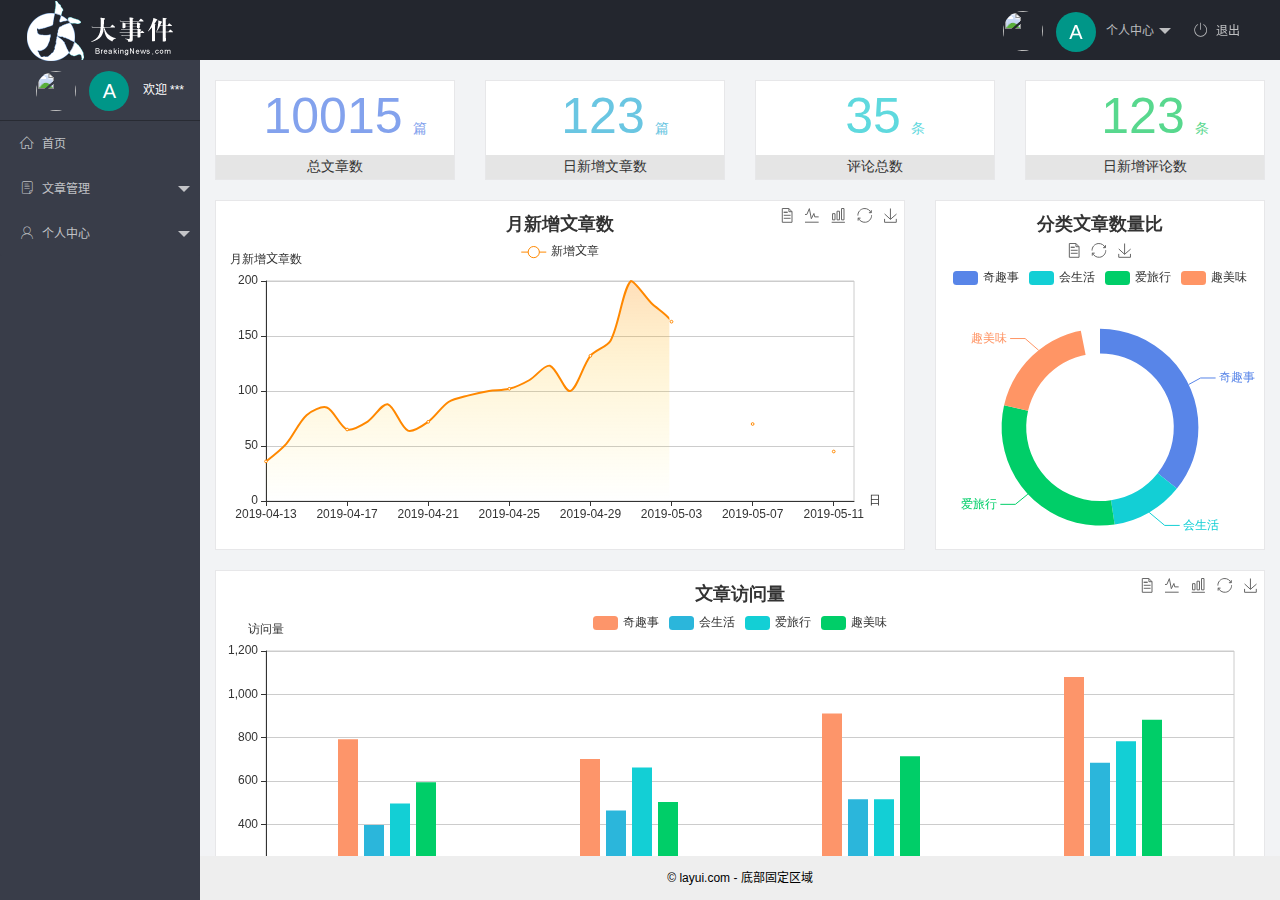
==== commit f8506156: "index over" ====
--- a/index.html
+++ b/index.html
@@ -19,7 +19,8 @@
             <ul class="layui-nav layui-layout-right">
                 <li class="layui-nav-item">
                     <a href="javascript:;">
-                        <img src="http://t.cn/RCzsdCq" class="layui-nav-img">个人中心
+                        <img src="http://t.cn/RCzsdCq" class="layui-nav-img" />
+                        <span class="text-avatar">A</span>个人中心
                     </a>
                     <dl class="layui-nav-child">
                         <dd><a href="">基本资料</a></dd>
@@ -27,15 +28,23 @@
                         <dd><a href="">重置密码</a></dd>
                     </dl>
                 </li>
-                <li class="layui-nav-item"><a href=""><span class="iconfont icon-tuichu"></span>退出</a></li>
+                <li class="layui-nav-item">
+                    <a href="javascript:;" id="btnLogout">
+                        <span class="iconfont icon-tuichu"></span>退出</a>
+                </li>
             </ul>
         </div>
 
         <div class="layui-side layui-bg-black">
             <div class="layui-side-scroll">
+                <div class="userinfo">
+                    <img src="http://t.cn/RCzsdCq" class="layui-nav-img" />
+                    <span class="text-avatar">A</span>
+                    <span id="welcome">欢迎 ***</span>
+                </div>
                 <!-- 左侧导航区域（可配合layui已有的垂直导航） -->
                 <ul class="layui-nav layui-nav-tree" lay-filter="test" lay-shrink="all">
-                    <li class="layui-nav-item"><a href=""><span class="iconfont icon-home"></span>首页</a></li>
+                    <li class="layui-nav-item"><a href="/home/dashboard.html" target="fm"><span class="iconfont icon-home"></span>首页</a></li>
                     <li class="layui-nav-item">
                         <a class="" href="javascript:;"><span class="iconfont icon-16"></span>文章管理</a>
                         <dl class="layui-nav-child">
@@ -58,7 +67,7 @@
 
         <div class="layui-body">
             <!-- 内容主体区域 -->
-            <div style="padding: 15px;">内容主体区域</div>
+            <iframe name="fm" src="/home/dashboard.html" frameborder="0"></iframe>
         </div>
 
         <div class="layui-footer">
@@ -66,7 +75,10 @@
             © layui.com - 底部固定区域
         </div>
     </div>
+    <script src="/assets/lib/jquery.js"></script>
     <script src="/assets/lib/layui/layui.all.js"></script>
+    <script src="/assets/js/baseAPI.js"></script>
+    <script src="/assets/js/index.js"></script>
 </body>
 
 </html>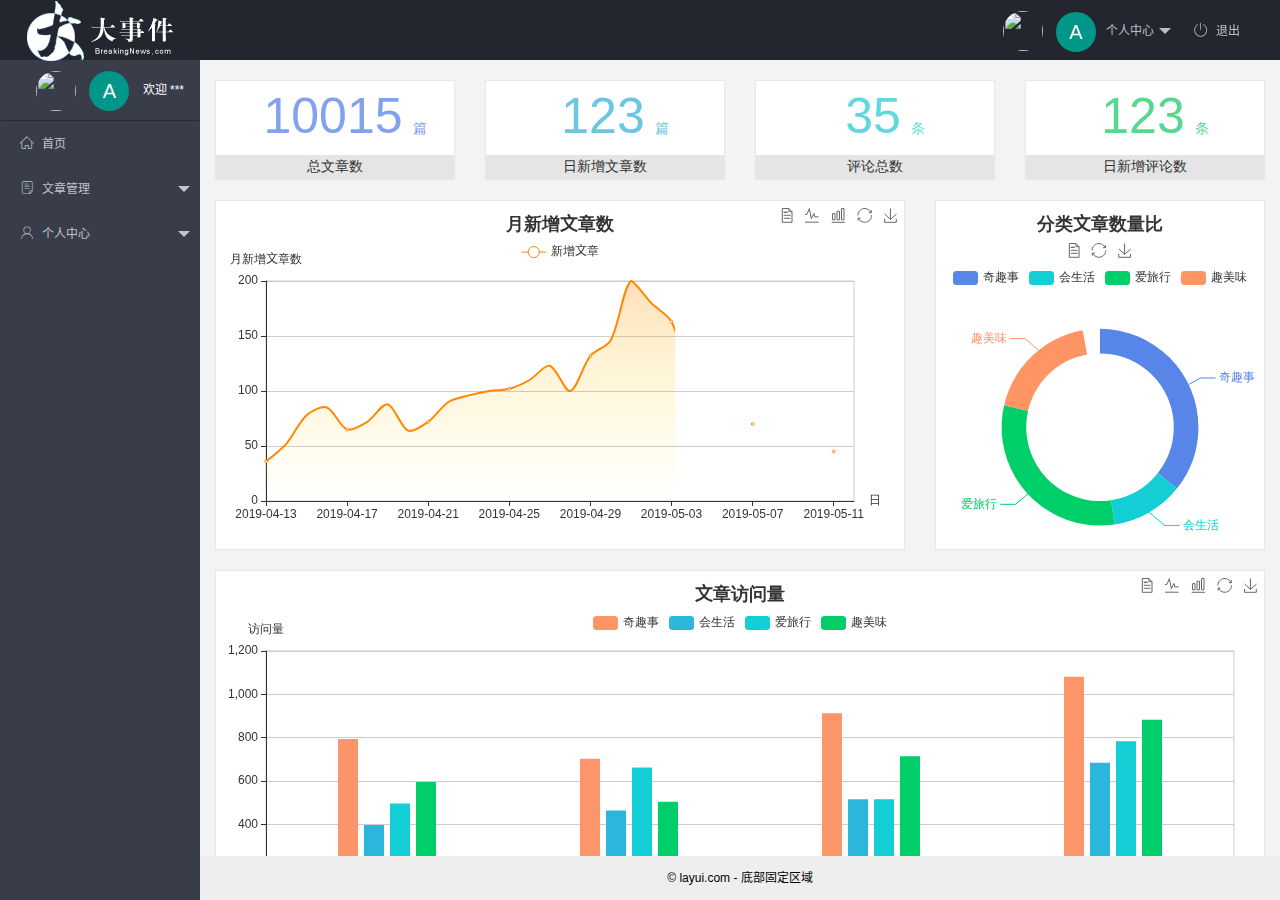
==== commit e1d8b324: "user_avatar" ====
--- a/index.html
+++ b/index.html
@@ -23,9 +23,9 @@
                         <span class="text-avatar">A</span>个人中心
                     </a>
                     <dl class="layui-nav-child">
-                        <dd><a href="">基本资料</a></dd>
-                        <dd><a href="">安全设置</a></dd>
-                        <dd><a href="">重置密码</a></dd>
+                        <dd><a href="/user/user_info.html" target="fm">基本资料</a></dd>
+                        <dd><a href="/user/user_avatar.html" target="fm">更换头像</a></dd>
+                        <dd><a href="/user/user_pwd.html" target="fm">重置密码</a></dd>
                     </dl>
                 </li>
                 <li class="layui-nav-item">
@@ -56,9 +56,9 @@
                     <li class="layui-nav-item">
                         <a href="javascript:;"><span class="iconfont icon-user"></span>个人中心</a>
                         <dl class="layui-nav-child">
-                            <dd><a href="javascript:;"><i class="layui-icon layui-icon-app"></i>基本资料</a></dd>
-                            <dd><a href="javascript:;"><i class="layui-icon layui-icon-app"></i>更换头像</a></dd>
-                            <dd><a href="javascript:;"><i class="layui-icon layui-icon-app"></i>重置密码</a></dd>
+                            <dd><a href="/user/user_info.html" target="fm"><i class="layui-icon layui-icon-app"></i>基本资料</a></dd>
+                            <dd><a href="/user/user_avatar.html" target="fm"><i class="layui-icon layui-icon-app"></i>更换头像</a></dd>
+                            <dd><a href="/user/user_pwd.html" target="fm"><i class="layui-icon layui-icon-app"></i>重置密码</a></dd>
                         </dl>
                     </li>
                 </ul>
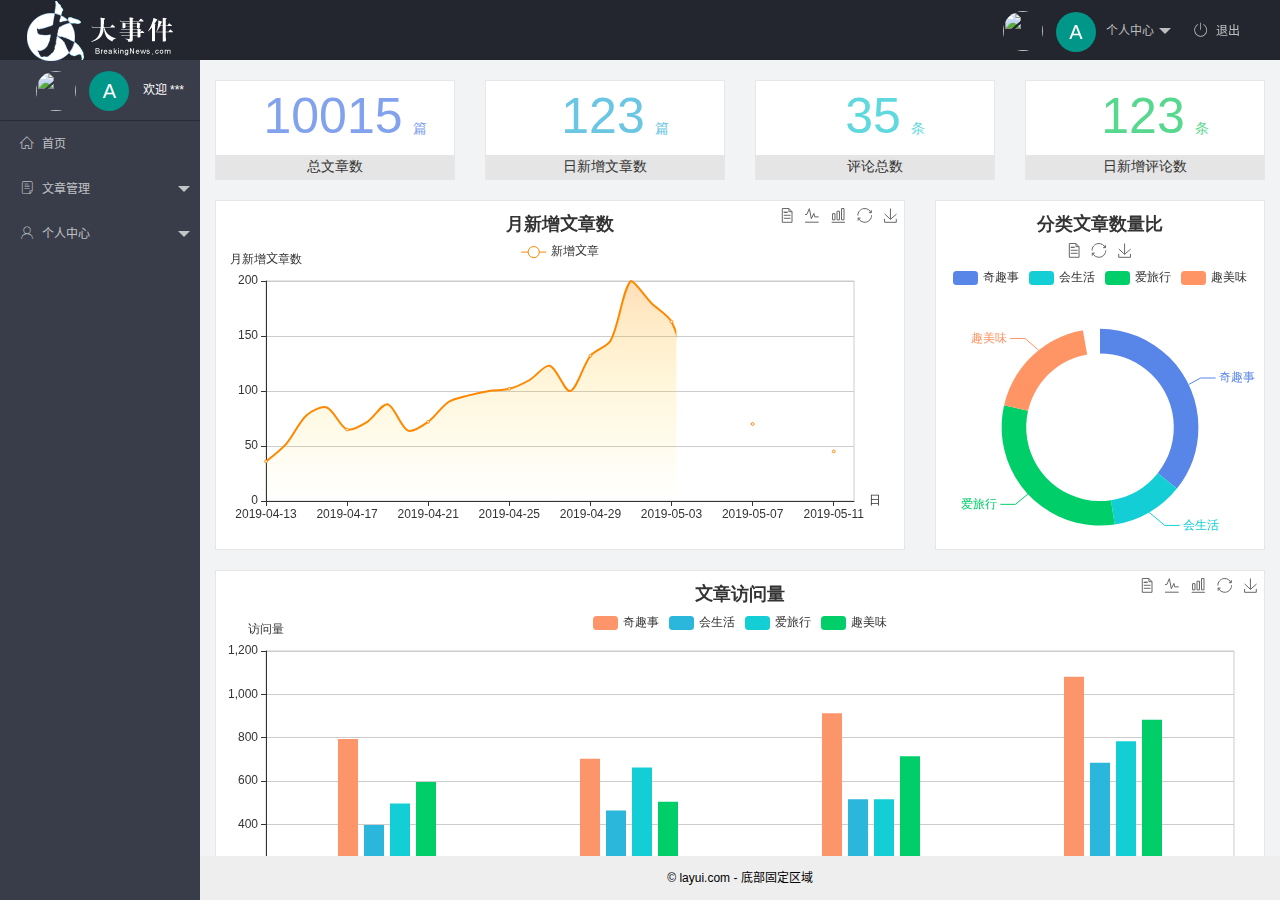
==== commit 7183efed: "article" ====
--- a/index.html
+++ b/index.html
@@ -48,9 +48,9 @@
                     <li class="layui-nav-item">
                         <a class="" href="javascript:;"><span class="iconfont icon-16"></span>文章管理</a>
                         <dl class="layui-nav-child">
-                            <dd><a href="javascript:;"><i class="layui-icon layui-icon-app"></i>文章类别</a></dd>
-                            <dd><a href="javascript:;"><i class="layui-icon layui-icon-app"></i>文章列表</a></dd>
-                            <dd><a href="javascript:;"><i class="layui-icon layui-icon-app"></i>发布文章</a></dd>
+                            <dd><a href="/article/art_cate.html" target="fm"><i class="layui-icon layui-icon-app"></i>文章类别</a></dd>
+                            <dd><a href="/article/art_list.html" target="fm"><i class="layui-icon layui-icon-app"></i>文章列表</a></dd>
+                            <dd><a href="/article/art_pub.html" target="fm"><i class="layui-icon layui-icon-app"></i>发布文章</a></dd>
                         </dl>
                     </li>
                     <li class="layui-nav-item">
